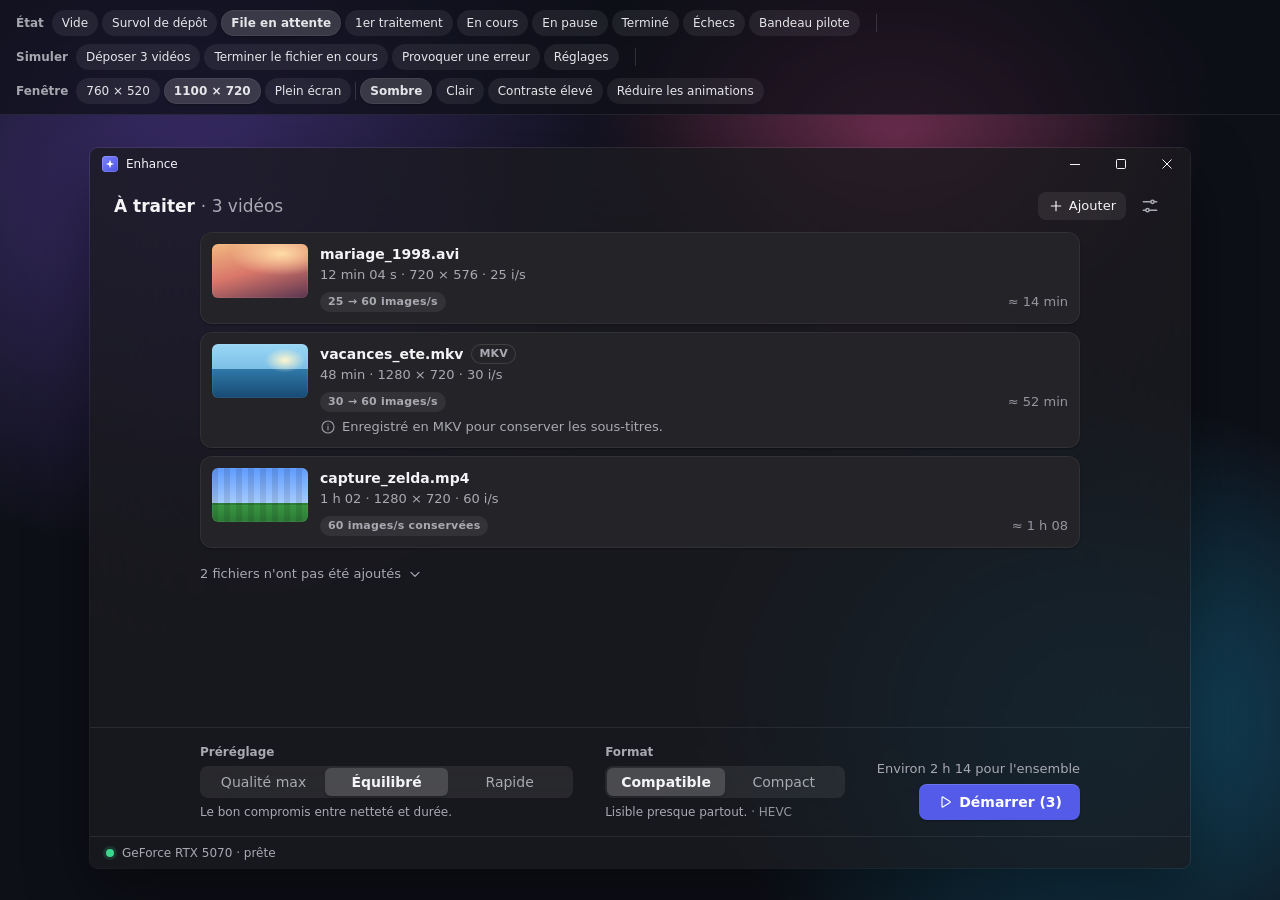
==== docs/design/ui/maquettes/ecran-principal.html @ 7f54e6cc "docs: notes GPU du spike, design system UI, protocole QA et scripts qualite - docs/gpu : spike et ar" ====
<!DOCTYPE html>
<html lang="fr" data-theme="dark">
<head>
<meta charset="utf-8">
<meta name="viewport" content="width=device-width, initial-scale=1">
<title>Enhance — Maquette de l'écran principal</title>
<style>
/* =====================================================================
   1. TOKENS — copie conforme de docs/design/ui/tokens.css
   ===================================================================== */
:root {
  --c-bg-window: #1B1B1E; --c-window-tint: rgba(27, 27, 30, 0.80); --c-surface-card: #242428;
  --c-surface-card-hover: #2A2A2F; --c-surface-card-selected: #2C2D44; --c-surface-raised: #2C2C31;
  --c-surface-sheet: rgba(42, 42, 47, 0.88); --c-surface-sheet-opaque: #2A2A2F; --c-surface-tooltip: #3A3A40;
  --c-thumb-placeholder: #303036; --c-border-hairline: rgba(255, 255, 255, 0.08); --c-border-card: rgba(255, 255, 255, 0.06);
  --c-border-control: rgba(255, 255, 255, 0.12); --c-border-strong: rgba(255, 255, 255, 0.24);
  --c-fill-control: rgba(255, 255, 255, 0.07); --c-fill-control-hover: rgba(255, 255, 255, 0.10);
  --c-fill-control-pressed: rgba(255, 255, 255, 0.05); --c-segment-thumb: rgba(255, 255, 255, 0.16);
  --c-segment-selected-text: #F4F4F6; --c-scrim: rgba(0, 0, 0, 0.40);
  --c-text-primary: #F4F4F6; --c-text-secondary: #A9A9B2; --c-text-tertiary: #9696A0; --c-text-disabled: #5F5F67;
  --c-text-on-accent: #FFFFFF; --c-accent: #535BE8; --c-accent-hover: #5B63F0; --c-accent-pressed: #4A52D9;
  --c-accent-text: #9AA0FF; --c-accent-tint: rgba(91, 99, 240, 0.14); --c-progress: #7178FF; --c-focus-ring: #9AA0FF;
  --c-success: #3DD68C; --c-success-tint: rgba(61, 214, 140, 0.14); --c-on-success: #1B1B1E;
  --c-warning: #F5B43C; --c-warning-tint: rgba(245, 180, 60, 0.14); --c-danger: #FF6B6B; --c-danger-tint: rgba(255, 107, 107, 0.14);
  --c-skeleton: rgba(255, 255, 255, 0.07); --c-skeleton-shine: rgba(255, 255, 255, 0.10);
  --c-shadow1: rgba(0, 0, 0, 0.30); --c-shadow2: rgba(0, 0, 0, 0.32); --c-shadow3: rgba(0, 0, 0, 0.48);
  --shadow-e1: 0 1px 2px var(--c-shadow1); --shadow-e2: 0 4px 12px var(--c-shadow2); --shadow-e3: 0 16px 40px var(--c-shadow3);
  --font-display: "Segoe UI Variable Display", "Segoe UI Variable", "Segoe UI", system-ui, sans-serif;
  --font-text: "Segoe UI Variable Text", "Segoe UI Variable", "Segoe UI", system-ui, sans-serif;
  --font-small: "Segoe UI Variable Small", "Segoe UI Variable", "Segoe UI", system-ui, sans-serif;
  --font-mono: "Cascadia Mono", Consolas, monospace;
  --fw-regular: 400; --fw-semibold: 600;
  --t-display: 600 28px/34px var(--font-display); --ls-display: -0.2px;
  --t-title1: 600 22px/28px var(--font-display); --t-title2: 600 17px/22px var(--font-text);
  --t-headline: 600 14px/20px var(--font-text); --t-body: 400 14px/20px var(--font-text);
  --t-callout: 400 13px/18px var(--font-text); --t-caption: 400 12px/16px var(--font-small);
  --t-caption-strong: 600 12px/16px var(--font-small); --t-badge: 600 11px/14px var(--font-small); --ls-badge: 0.2px;
  --t-mono: 400 12px/18px var(--font-mono);
  --s0_5: 2px; --s1: 4px; --s2: 8px; --s3: 12px; --s4: 16px; --s5: 20px; --s6: 24px; --s8: 32px; --s10: 40px; --s12: 48px; --s16: 64px;
  --r-xs: 4px; --r-sm: 6px; --r-md: 8px; --r-lg: 12px; --r-xl: 16px; --r-full: 999px;
  --size-control-sm: 28px; --size-control: 32px; --size-control-lg: 36px; --size-hit-min: 32px;
  --size-icon-sm: 16px; --size-icon: 20px; --size-icon-lg: 24px; --icon-stroke: 1.75;
  --size-toolbar-h: 52px; --size-status-bar-h: 32px; --size-title-bar-h: 32px; --size-card-min-h: 80px;
  --size-thumb-w: 96px; --size-thumb-h: 54px; --size-thumb-active-w: 128px; --size-thumb-active-h: 72px;
  --size-thumb-narrow-w: 56px; --size-thumb-narrow-h: 32px; --size-progress-h: 4px; --size-progress-h-active: 6px;
  --size-badge-h: 20px; --size-status-dot: 8px; --size-check-badge: 20px;
  --size-focus-ring-w: 2px; --size-focus-ring-offset: 2px; --size-border: 1px; --size-drop-zone-border: 1.5px;
  --size-content-max-w: 880px; --size-sheet-w: 520px; --size-sheet-top: 64px; --size-toast-max-w: 480px; --size-primary-min-w: 148px;
  --dur-press: 100ms; --dur-fast: 150ms; --dur-base: 200ms; --dur-medium: 250ms; --dur-slow: 300ms; --dur-slower: 350ms;
  --dur-stagger: 30ms; --dur-theme-fade: 300ms; --dur-highlight-flash: 400ms; --dur-tooltip-delay: 600ms;
  --dur-shimmer: 1400ms; --dur-indeterminate: 1600ms; --dur-toast: 5000ms; --dur-refused-message: 6000ms;
  --move-press: 100ms; --move-fast: 150ms; --move-base: 200ms; --move-medium: 250ms; --move-slow: 300ms; --move-slower: 350ms; --move-stagger: 30ms;
  --ease-standard: cubic-bezier(0.4, 0, 0.2, 1); --ease-decelerate: cubic-bezier(0, 0, 0.2, 1);
  --ease-accelerate: cubic-bezier(0.4, 0, 1, 1); --ease-emphasized: cubic-bezier(0.32, 0.72, 0, 1);
  --ease-spring: cubic-bezier(0.34, 1.3, 0.64, 1); --ease-linear: linear;
}
:root[data-theme="light"] {
  --c-bg-window: #F2F2F5; --c-window-tint: rgba(242, 242, 245, 0.78); --c-surface-card: #FFFFFF;
  --c-surface-card-hover: #F7F7F9; --c-surface-card-selected: #F2F3FD; --c-surface-raised: #FFFFFF;
  --c-surface-sheet: rgba(252, 252, 253, 0.88); --c-surface-sheet-opaque: #FCFCFD; --c-surface-tooltip: #FFFFFF;
  --c-thumb-placeholder: #E4E4E9; --c-border-hairline: rgba(0, 0, 0, 0.08); --c-border-card: rgba(0, 0, 0, 0.06);
  --c-border-control: rgba(0, 0, 0, 0.12); --c-border-strong: rgba(0, 0, 0, 0.22);
  --c-fill-control: rgba(0, 0, 0, 0.05); --c-fill-control-hover: rgba(0, 0, 0, 0.08); --c-fill-control-pressed: rgba(0, 0, 0, 0.11);
  --c-segment-thumb: #FFFFFF; --c-segment-selected-text: #1D1D21; --c-scrim: rgba(0, 0, 0, 0.20);
  --c-text-primary: #1D1D21; --c-text-secondary: #5E5E66; --c-text-tertiary: #6E6E77; --c-text-disabled: #A6A6AD;
  --c-text-on-accent: #FFFFFF; --c-accent: #4B53E0; --c-accent-hover: #434BD6; --c-accent-pressed: #3A42C4;
  --c-accent-text: #4B53E0; --c-accent-tint: rgba(75, 83, 224, 0.08); --c-progress: #4B53E0; --c-focus-ring: #4B53E0;
  --c-success: #1A7F45; --c-success-tint: rgba(26, 127, 69, 0.10); --c-on-success: #FFFFFF;
  --c-warning: #9A5A00; --c-warning-tint: rgba(154, 90, 0, 0.10); --c-danger: #C9302C; --c-danger-tint: rgba(201, 48, 44, 0.08);
  --c-skeleton: rgba(0, 0, 0, 0.06); --c-skeleton-shine: rgba(255, 255, 255, 0.75);
  --c-shadow1: rgba(0, 0, 0, 0.06); --c-shadow2: rgba(0, 0, 0, 0.10); --c-shadow3: rgba(0, 0, 0, 0.18);
}
:root.reduce-motion { --move-press: 0ms; --move-fast: 0ms; --move-base: 0ms; --move-medium: 0ms; --move-slow: 0ms; --move-slower: 0ms; --move-stagger: 0ms; }
@media (prefers-reduced-motion: reduce) {
  :root { --move-press: 0ms; --move-fast: 0ms; --move-base: 0ms; --move-medium: 0ms; --move-slow: 0ms; --move-slower: 0ms; --move-stagger: 0ms; }
}
:root.hc {
  --c-bg-window: #202020; --c-window-tint: #202020; --c-surface-card: #202020; --c-surface-card-hover: #202020;
  --c-surface-card-selected: #202020; --c-surface-raised: #202020; --c-surface-sheet: #202020; --c-surface-sheet-opaque: #202020;
  --c-surface-tooltip: #202020; --c-thumb-placeholder: #202020;
  --c-border-hairline: #FFFFFF; --c-border-card: #FFFFFF; --c-border-control: #FFFFFF; --c-border-strong: #FFFFFF;
  --c-fill-control: #202020; --c-fill-control-hover: #202020; --c-fill-control-pressed: #202020;
  --c-segment-thumb: #8EE3F0; --c-segment-selected-text: #263B50; --c-scrim: transparent;
  --c-text-primary: #FFFFFF; --c-text-secondary: #FFFFFF; --c-text-tertiary: #FFFFFF; --c-text-disabled: #A6A6A6;
  --c-text-on-accent: #263B50; --c-accent: #8EE3F0; --c-accent-hover: #8EE3F0; --c-accent-pressed: #8EE3F0;
  --c-accent-text: #75E9FC; --c-accent-tint: transparent; --c-progress: #8EE3F0; --c-focus-ring: #8EE3F0;
  --c-success: #FFFFFF; --c-success-tint: transparent; --c-on-success: #202020;
  --c-warning: #FFFFFF; --c-warning-tint: transparent; --c-danger: #FFFFFF; --c-danger-tint: transparent;
  --c-skeleton: #A6A6A6; --c-skeleton-shine: #A6A6A6;
  --c-shadow1: transparent; --c-shadow2: transparent; --c-shadow3: transparent; --size-border: 2px;
}

/* =====================================================================
   2. BASE ET COMPOSANTS (identique au catalogue index.html)
   ===================================================================== */
*, *::before, *::after { box-sizing: border-box; }
html { color-scheme: dark; }
html[data-theme="light"] { color-scheme: light; }
body { margin: 0; font: var(--t-body); color: var(--c-text-primary); -webkit-font-smoothing: antialiased; }
button { font: inherit; color: inherit; margin: 0; }
p, h1, h2, h3 { margin: 0; }
[hidden] { display: none !important; }
.num { font-variant-numeric: tabular-nums; }
.sr-only { position: absolute; width: 1px; height: 1px; overflow: hidden; clip: rect(0 0 0 0); white-space: nowrap; }
::view-transition-old(root), ::view-transition-new(root) { animation-duration: var(--dur-theme-fade); animation-timing-function: var(--ease-standard); }

/* Icônes (tracés provisoires dans l'esprit Lucide : grille 24, trait 1,75, bouts arrondis) */
.ic { width: var(--size-icon-sm); height: var(--size-icon-sm); flex: none; fill: none; stroke: currentColor;
  stroke-width: var(--icon-stroke); stroke-linecap: round; stroke-linejoin: round; }
.ic-20 { width: var(--size-icon); height: var(--size-icon); }

/* Anneau de focus commun : 2 px, décalé de 2 px, apparition 150 ms */
.btn, .icon-btn, .seg, .card, .switch, .link, .chip, .disclosure {
  outline: var(--size-focus-ring-w) solid transparent; outline-offset: 4px; }
.btn:focus-visible, .icon-btn:focus-visible, .card:focus-visible, .switch:focus-visible, .link:focus-visible,
.chip:focus-visible, .disclosure:focus-visible, .is-focus, .seg:has(.seg-item:focus-visible) {
  outline-color: var(--c-focus-ring); outline-offset: var(--size-focus-ring-offset); }

/* --- Boutons --- */
.btn { position: relative; display: inline-flex; align-items: center; justify-content: center; gap: 6px;
  height: var(--size-control); padding: 0 14px; border: 0; border-radius: var(--r-md);
  font: var(--t-body); white-space: nowrap; user-select: none; cursor: default;
  background: var(--c-fill-control); color: var(--c-text-primary);
  box-shadow: inset 0 0 0 var(--size-border) transparent;
  transition: background-color var(--dur-fast) var(--ease-standard), color var(--dur-fast) var(--ease-standard),
    transform var(--move-base) var(--ease-spring), outline-color var(--dur-fast) var(--ease-decelerate),
    outline-offset var(--move-fast) var(--ease-decelerate), box-shadow var(--dur-fast) var(--ease-standard); }
.btn:hover, .btn.is-hover { background: var(--c-fill-control-hover); }
.btn:active, .btn.is-pressed { background: var(--c-fill-control-pressed); transform: scale(0.97);
  transition-duration: var(--dur-press); transition-timing-function: var(--ease-standard); }
.btn[aria-disabled="true"], .btn.is-disabled { background: var(--c-fill-control); color: var(--c-text-disabled); transform: none; }
.btn-primary { height: var(--size-control-lg); min-width: var(--size-primary-min-w); padding: 0 18px; font: var(--t-headline);
  background: var(--c-accent); color: var(--c-text-on-accent);
  box-shadow: var(--shadow-e1), inset 0 1px 0 rgba(255, 255, 255, 0.14); }
.btn-primary:hover, .btn-primary.is-hover { background: var(--c-accent-hover); }
.btn-primary:active, .btn-primary.is-pressed { background: var(--c-accent-pressed); }
.btn-primary[aria-disabled="true"], .btn-primary.is-disabled { background: var(--c-fill-control); color: var(--c-text-disabled); box-shadow: none; }
.btn-plain { background: transparent; color: var(--c-accent-text); }
.btn-plain.neutral { color: var(--c-text-secondary); }
.btn-plain.neutral:hover, .btn-plain.neutral.is-hover { color: var(--c-text-primary); }
.btn-plain[aria-disabled="true"], .btn-plain.is-disabled { background: transparent; }
.btn-sm { height: var(--size-control-sm); padding: 0 10px; gap: 5px; font: var(--t-callout); border-radius: var(--r-md); }
.btn.bump { animation: bump-up var(--move-press) var(--ease-decelerate), bump-down var(--move-base) var(--ease-spring) var(--move-press); }
@keyframes bump-up { to { transform: scale(1.04); } }
@keyframes bump-down { from { transform: scale(1.04); } to { transform: scale(1); } }
.hc .btn { box-shadow: inset 0 0 0 var(--size-border) var(--c-border-control); }
.icon-btn { display: inline-grid; place-items: center; width: var(--size-control); height: var(--size-control); padding: 0;
  border: 0; border-radius: var(--r-md); background: transparent; color: var(--c-text-secondary); cursor: default;
  transition: background-color var(--dur-fast) var(--ease-standard), color var(--dur-fast) var(--ease-standard),
    transform var(--move-base) var(--ease-spring), outline-color var(--dur-fast) var(--ease-decelerate), outline-offset var(--move-fast) var(--ease-decelerate); }
.icon-btn.sm { width: var(--size-control-sm); height: var(--size-control-sm); }
.icon-btn:hover, .icon-btn.is-hover { background: var(--c-fill-control-hover); color: var(--c-text-primary); }
.icon-btn:active, .icon-btn.is-pressed { background: var(--c-fill-control-pressed); transform: scale(0.94); transition-duration: var(--dur-press); }
.icon-btn[aria-disabled="true"] { color: var(--c-text-disabled); background: transparent; }
.link { border: 0; padding: 0 2px; background: none; color: var(--c-accent-text); font: inherit; border-radius: var(--r-xs); cursor: default;
  text-decoration: underline; text-decoration-color: transparent; text-underline-offset: 3px;
  transition: text-decoration-color var(--dur-fast) var(--ease-standard), outline-color var(--dur-fast), outline-offset var(--move-fast); }
.link:hover { text-decoration-color: currentColor; }
.kbd { display: inline-block; min-width: 20px; padding: 1px 6px; border-radius: var(--r-xs); text-align: center;
  font: var(--t-caption-strong); color: var(--c-text-secondary); background: var(--c-fill-control); box-shadow: inset 0 -1px 0 var(--c-border-control); }

/* --- Contrôle segmenté --- */
.seg { --n: 3; --i: 0; position: relative; display: inline-grid; grid-auto-flow: column; grid-auto-columns: 1fr;
  height: var(--size-control); padding: 2px; border-radius: var(--r-md); background: var(--c-fill-control);
  transition: outline-color var(--dur-fast) var(--ease-decelerate), outline-offset var(--move-fast) var(--ease-decelerate); }
.seg-thumb { position: absolute; top: 2px; bottom: 2px; left: 2px; width: calc((100% - 4px) / var(--n));
  transform: translateX(calc(var(--i) * 100%)); border-radius: var(--r-sm); background: var(--c-segment-thumb);
  box-shadow: 0 1px 2px var(--c-shadow1), 0 0 0 0.5px var(--c-border-card);
  transition: transform var(--move-medium) var(--ease-emphasized); }
.hc .seg-thumb { box-shadow: none; }
.seg-item { position: relative; z-index: 1; display: inline-flex; flex-direction: column; align-items: center; justify-content: center;
  min-width: 0; padding: 0 14px; border: 0; border-radius: var(--r-sm); background: transparent; outline: none;
  font: var(--t-body); color: var(--c-text-secondary); white-space: nowrap; cursor: default;
  transition: color var(--dur-fast) var(--ease-standard), opacity var(--dur-press) var(--ease-standard); }
.seg-item::after { content: attr(data-label); height: 0; overflow: hidden; visibility: hidden; font-weight: var(--fw-semibold); }
.seg-item:hover { color: var(--c-text-primary); }
.seg-item:active { opacity: 0.7; }
.seg-item[aria-checked="true"] { color: var(--c-segment-selected-text); font-weight: var(--fw-semibold); }
.seg-item[aria-disabled="true"] { color: var(--c-text-disabled); }
.seg.sm { height: var(--size-control-sm); }
.seg.sm .seg-item { font: var(--t-callout); padding: 0 10px; }
.seg.sm .seg-item[aria-checked="true"] { font-weight: var(--fw-semibold); }

/* --- Interrupteur --- */
.switch { position: relative; width: 36px; height: 20px; padding: 0; border: 0; border-radius: 10px; flex: none;
  background: var(--c-fill-control-hover); box-shadow: inset 0 0 0 1px var(--c-border-control);
  transition: background-color var(--dur-base) var(--ease-standard), outline-color var(--dur-fast), outline-offset var(--move-fast); }
.switch::after { content: ""; position: absolute; top: 2px; left: 2px; width: 16px; height: 16px; border-radius: 50%;
  background: #FFFFFF; box-shadow: 0 1px 3px rgba(0, 0, 0, 0.35); transition: transform var(--move-base) var(--ease-spring); }
.switch[aria-checked="true"] { background: var(--c-accent); box-shadow: none; }
.switch[aria-checked="true"]::after { transform: translateX(16px); }
.switch[aria-disabled="true"] { opacity: 0.45; }

/* --- Pastilles --- */
.badge { display: inline-flex; align-items: center; gap: 4px; height: var(--size-badge-h); padding: 0 8px; flex: none;
  border-radius: var(--r-full); font: var(--t-badge); letter-spacing: var(--ls-badge); white-space: nowrap;
  background: var(--c-fill-control); color: var(--c-text-secondary); animation: fade-in var(--dur-fast) var(--ease-standard); }
.badge .ic { width: 12px; height: 12px; stroke-width: 2; }
.badge-outline { background: transparent; box-shadow: inset 0 0 0 1px var(--c-border-control); }
.badge-danger { background: var(--c-danger-tint); color: var(--c-danger); }
.badge-success { background: var(--c-success-tint); color: var(--c-success); }
.badge-warning { background: var(--c-warning-tint); color: var(--c-text-primary); }
.badge-warning .ic { color: var(--c-warning); }
@keyframes fade-in { from { opacity: 0; } }

/* --- Barre de progression --- */
.progress { position: relative; height: var(--size-progress-h); border-radius: var(--r-full); background: var(--c-fill-control); overflow: hidden; }
.progress.active { height: var(--size-progress-h-active); }
.hc .progress { box-shadow: inset 0 0 0 1px var(--c-border-strong); }
.progress-fill { position: absolute; inset: 0 auto 0 0; width: calc(var(--p, 0) * 1%); border-radius: inherit; background: var(--c-progress);
  transition: width var(--move-base) var(--ease-standard), background-color var(--dur-slow) var(--ease-standard); }
.progress.is-paused .progress-fill { background: var(--c-text-tertiary); }
.progress.is-done .progress-fill { background: var(--c-success); }
.progress.is-indeterminate .progress-fill { width: 32%; animation: indeterminate var(--dur-indeterminate) var(--ease-standard) infinite; }
@keyframes indeterminate { from { transform: translateX(-100%); } to { transform: translateX(320%); } }
.reduce-motion .progress.is-indeterminate .progress-fill { animation: none; width: 100%; opacity: 0.4; }
@media (prefers-reduced-motion: reduce) { .progress.is-indeterminate .progress-fill { animation: none; width: 100%; opacity: 0.4; } }

/* --- Squelette --- */
.skel { position: relative; overflow: hidden; border-radius: var(--r-xs); background: var(--c-skeleton); }
.skel::after { content: ""; position: absolute; inset: 0; transform: translateX(-100%);
  background: linear-gradient(90deg, transparent, var(--c-skeleton-shine), transparent);
  animation: shimmer var(--dur-shimmer) linear infinite; }
@keyframes shimmer { to { transform: translateX(100%); } }
.reduce-motion .skel::after { animation: none; opacity: 0; }
@media (prefers-reduced-motion: reduce) { .skel::after { animation: none; opacity: 0; } }
.skel-line { height: 10px; margin-top: 8px; }

/* --- Sections repliables (hauteur animée, sans saut) --- */
.sec { display: grid; grid-template-rows: 0fr; opacity: 0; visibility: hidden;
  transition: grid-template-rows var(--move-slow) var(--ease-emphasized), opacity var(--dur-fast) var(--ease-standard), visibility 0s linear var(--move-slow); }
.sec.open { grid-template-rows: 1fr; opacity: 1; visibility: visible;
  transition: grid-template-rows var(--move-slow) var(--ease-emphasized), opacity var(--dur-base) var(--ease-standard) 60ms, visibility 0s; }
.sec > div { min-height: 0; overflow: hidden; padding: 4px; margin: -4px; }

/* --- Carte de fichier --- */
.card { position: relative; display: grid; grid-template-columns: auto minmax(0, 1fr); column-gap: var(--s3); align-items: start;
  min-height: var(--size-card-min-h); padding: var(--s3); border-radius: var(--r-lg);
  background: var(--c-surface-card); box-shadow: var(--shadow-e1), inset 0 0 0 var(--size-border) var(--c-border-card);
  transition: background-color var(--dur-fast) var(--ease-standard), box-shadow var(--dur-slow) var(--ease-standard),
    outline-color var(--dur-fast) var(--ease-decelerate), outline-offset var(--move-fast) var(--ease-decelerate); }
.card:hover, .card.is-hover { background: var(--c-surface-card-hover); }
.card.is-selected { background: var(--c-surface-card-selected); box-shadow: var(--shadow-e1), inset 0 0 0 var(--size-border) var(--c-accent); }
.card[data-state="running"], .card[data-state="paused"] { box-shadow: var(--shadow-e2), inset 0 0 0 var(--size-border) var(--c-border-card); }
.card[data-state="failed"] { box-shadow: var(--shadow-e1), inset 0 0 0 var(--size-border) color-mix(in srgb, var(--c-danger) 40%, transparent); }
.card.flash { animation: flash var(--dur-highlight-flash) var(--ease-standard); }
@keyframes flash { 50% { background: var(--c-accent-tint); } }
.grip { position: absolute; left: 1px; top: 50%; width: 10px; height: 24px; margin-top: -12px; display: grid; place-items: center;
  color: var(--c-text-tertiary); opacity: 0; transition: opacity var(--dur-fast) var(--ease-standard); }
.grip .ic { width: 14px; height: 14px; }
.card[data-state="waiting"]:hover .grip, .card[data-state="waiting"].is-hover .grip,
.card[data-state="waiting"]:focus-visible .grip, .card[data-state="waiting"].is-selected .grip { opacity: 1; }
.thumb { position: relative; width: var(--size-thumb-w); height: var(--size-thumb-h); border-radius: var(--r-sm);
  background: var(--c-thumb-placeholder);
  transition: width var(--move-slow) var(--ease-emphasized), height var(--move-slow) var(--ease-emphasized); }
.thumb-img { position: absolute; inset: 0; border-radius: inherit; box-shadow: inset 0 0 0 1px rgba(255, 255, 255, 0.06);
  transition: opacity var(--dur-slow) var(--ease-standard), filter var(--dur-slow) var(--ease-standard); }
.thumb .skel { position: absolute; inset: 0; border-radius: inherit; opacity: 0; transition: opacity var(--dur-base); }
.thumb::after { content: ""; position: absolute; inset: -3px; border-radius: 9px; border: 1.5px solid var(--c-accent);
  opacity: 0; transform: scale(0.96); transition: opacity var(--dur-slow) var(--ease-standard), transform var(--move-slow) var(--ease-spring); }
.thumb-badge { position: absolute; right: -6px; bottom: -6px; z-index: 1; width: var(--size-check-badge); height: var(--size-check-badge);
  display: grid; place-items: center; border-radius: 50%; box-shadow: 0 0 0 2px var(--c-surface-card);
  opacity: 0; transform: scale(0.6);
  transition: opacity var(--dur-fast) var(--ease-standard), transform var(--move-slow) var(--ease-spring), box-shadow var(--dur-fast); }
.card:hover .thumb-badge { box-shadow: 0 0 0 2px var(--c-surface-card-hover); }
.thumb-badge .ic { width: 12px; height: 12px; stroke-width: 2.5; }
.thumb-badge.ok { background: var(--c-success); color: var(--c-on-success); }
.thumb-badge.ok path { stroke-dasharray: 20; stroke-dashoffset: 20; transition: stroke-dashoffset var(--move-slow) var(--ease-standard) 120ms; }
.thumb-badge.ko { background: var(--c-danger); color: var(--c-on-success); }
.card[data-state="reading"] .thumb-img { opacity: 0; }
.card[data-state="reading"] .thumb .skel { opacity: 1; }
.card[data-state="running"] .thumb, .card[data-state="paused"] .thumb { width: var(--size-thumb-active-w); height: var(--size-thumb-active-h); }
.card[data-state="paused"] .thumb-img { filter: grayscale(1); opacity: 0.6; }
.card[data-state="cancelled"] .thumb-img, .card[data-state="cancelPending"] .thumb-img { filter: grayscale(1); opacity: 0.45; }
.card[data-state="done"] .thumb::after { opacity: 1; transform: none; }
.card[data-state="done"] .thumb-badge.ok, .card[data-state="failed"] .thumb-badge.ko { opacity: 1; transform: none; }
.card[data-state="done"] .thumb-badge.ok path { stroke-dashoffset: 0; }
.card-head { display: flex; align-items: center; gap: var(--s2); min-width: 0; min-height: 20px; padding-right: 64px; }
.card-name { min-width: 0; font: var(--t-headline); overflow: hidden; text-overflow: ellipsis; white-space: nowrap; }
.card-actions { position: absolute; top: 8px; right: 8px; display: flex; gap: 2px; opacity: 0;
  transition: opacity var(--dur-fast) var(--ease-standard); }
.card:hover .card-actions, .card.is-hover .card-actions, .card:focus-within .card-actions, .card.is-selected .card-actions { opacity: 1; }
.card-meta { padding-top: 2px; font: var(--t-callout); color: var(--c-text-secondary); }
.card-info { display: flex; flex-wrap: wrap; align-items: center; gap: 6px; padding-top: 8px; }
.card-note { display: flex; align-items: center; gap: 6px; padding-top: 6px; font: var(--t-callout); color: var(--c-text-secondary); }
.card-note .ic { color: var(--c-text-tertiary); }
.est { margin-left: auto; font: var(--t-callout); color: var(--c-text-tertiary); white-space: nowrap; }
.run { padding-top: 10px; }
.run-line { display: flex; flex-wrap: wrap; align-items: baseline; column-gap: 8px; padding-top: 8px; }
.run-pct { font: var(--t-headline); }
.run-stats { font: var(--t-callout); color: var(--c-text-secondary); }
.run-step { padding-top: 2px; font: var(--t-callout); color: var(--c-text-tertiary); }
.card-buttons { display: flex; flex-wrap: wrap; gap: var(--s2); padding-top: var(--s3); }
.done-line { padding-top: 2px; font: var(--t-callout); color: var(--c-text-secondary); }
.reassure { padding-top: 2px; font: var(--t-callout); color: var(--c-text-tertiary); }
.fail-msg { padding-top: 4px; font: var(--t-body); color: var(--c-text-primary); max-width: 62ch; }
.cancel-row { display: flex; flex-wrap: wrap; align-items: center; gap: var(--s2); padding-top: 6px; font: var(--t-callout); color: var(--c-text-secondary); }
.countdown { font: var(--t-caption); color: var(--c-text-tertiary); }

/* Vignettes simulées (aucune image externe) */
.img-mariage { background: radial-gradient(120% 90% at 72% 18%, #FFDDA6 0%, transparent 45%), linear-gradient(165deg, #F2B880 0%, #D9776A 48%, #5A3550 100%); }
.img-mer { background: radial-gradient(30% 32% at 76% 30%, #FFF6D0 0%, transparent 70%), linear-gradient(180deg, #9AD7F5 0%, #7CC0E6 46%, #2F78A8 47%, #174A73 100%); }
.img-jeu { background: linear-gradient(180deg, transparent 64%, rgba(0, 0, 0, 0.18) 64% 68%, transparent 68%),
  repeating-linear-gradient(90deg, rgba(0, 0, 0, 0.10) 0 6px, transparent 6px 12px), linear-gradient(180deg, #5E9BFF 0%, #A5CBFF 64%, #3A9A44 64%, #2C7A35 100%); }
.img-vhs { background: repeating-linear-gradient(0deg, rgba(255, 255, 255, 0.07) 0 1px, transparent 1px 3px), linear-gradient(135deg, #7A8494 0%, #273042 100%); }
.img-salon { background: radial-gradient(38% 52% at 58% 44%, #E8C29A 0%, transparent 70%), radial-gradient(90% 90% at 50% 50%, #8A6146 0%, #3B2A22 100%); }
.img-gen { background: linear-gradient(135deg, hsl(var(--h) 55% 62%), hsl(calc(var(--h) + 40) 45% 30%)); }

/* --- Bandeau --- */
.banner { display: grid; grid-template-columns: auto minmax(0, 1fr) auto; align-items: start; gap: var(--s3);
  padding: var(--s3) var(--s3) var(--s3) 14px; border-radius: var(--r-lg);
  background: var(--c-warning-tint); box-shadow: inset 0 0 0 var(--size-border) color-mix(in srgb, var(--c-warning) 30%, transparent); }
.banner > .ic { width: var(--size-icon); height: var(--size-icon); color: var(--c-warning); margin-top: 0; }
.banner.danger { background: var(--c-danger-tint); box-shadow: inset 0 0 0 var(--size-border) color-mix(in srgb, var(--c-danger) 30%, transparent); }
.banner.danger > .ic { color: var(--c-danger); }
.banner.info { background: var(--c-accent-tint); box-shadow: inset 0 0 0 var(--size-border) color-mix(in srgb, var(--c-accent) 30%, transparent); }
.banner.info > .ic { color: var(--c-accent-text); }
.banner-title { font: var(--t-headline); }
.banner-text { font: var(--t-callout); color: var(--c-text-secondary); }
.banner .btn { align-self: center; }

/* --- Toast « Rétablir » --- */
.toast { position: relative; display: flex; align-items: center; gap: var(--s3); max-width: var(--size-toast-max-w);
  min-height: 44px; padding: 6px 6px 6px var(--s4); overflow: hidden; pointer-events: auto;
  border-radius: var(--r-lg); background: var(--c-surface-raised); box-shadow: var(--shadow-e2), inset 0 0 0 var(--size-border) var(--c-border-card);
  font: var(--t-body); animation: toast-fade-in var(--dur-medium) var(--ease-decelerate) both, toast-rise-in var(--move-medium) var(--ease-decelerate) both; }
.toast.out { animation: toast-fade-out var(--dur-base) var(--ease-accelerate) both, toast-sink-out var(--move-base) var(--ease-accelerate) both; }
.toast-text { flex: 1; min-width: 0; }
.toast-timer { position: absolute; left: 0; right: 0; bottom: 0; height: 2px; background: var(--c-accent-text); opacity: 0.45;
  transform-origin: left; animation: toast-timer var(--dur-toast) linear forwards; }
.reduce-motion .toast-timer { opacity: 0; }
.toast:hover .toast-timer, .toast:focus-within .toast-timer { animation-play-state: paused; }
@keyframes toast-fade-in { from { opacity: 0; } }
@keyframes toast-rise-in { from { transform: translateY(8px); } }
@keyframes toast-fade-out { to { opacity: 0; } }
@keyframes toast-sink-out { to { transform: translateY(8px); } }
@keyframes toast-timer { to { transform: scaleX(0); } }

/* --- Info-bulle --- */
.tip { position: absolute; z-index: 50; max-width: 280px; padding: 5px 8px; border-radius: var(--r-sm); pointer-events: none;
  background: var(--c-surface-tooltip); color: var(--c-text-primary); font: var(--t-caption);
  box-shadow: var(--shadow-e2), inset 0 0 0 1px var(--c-border-card);
  opacity: 0; transition: opacity var(--dur-fast) var(--ease-standard); }
.tip.show { opacity: 1; }

/* --- Menu --- */
.menu { position: absolute; z-index: 40; min-width: 220px; padding: 4px; border-radius: 10px;
  background: var(--c-surface-raised); box-shadow: var(--shadow-e3), inset 0 0 0 1px var(--c-border-card);
  opacity: 0; transform: scale(0.97); transform-origin: top right; pointer-events: none;
  transition: opacity var(--dur-fast) var(--ease-standard), transform var(--move-fast) var(--ease-decelerate); }
.menu.open { opacity: 1; transform: none; pointer-events: auto; }
.menu-item { display: flex; align-items: center; gap: 8px; width: 100%; height: 28px; padding: 0 8px; border: 0; border-radius: var(--r-sm);
  background: transparent; font: var(--t-body); color: var(--c-text-primary); text-align: left; cursor: default; outline: none;
  transition: background-color var(--dur-fast) var(--ease-standard); }
.menu-item .ic { color: var(--c-text-secondary); }
.menu-item:hover, .menu-item:focus-visible { background: var(--c-fill-control-hover); }
.hc .menu-item:focus-visible { outline: 2px solid var(--c-focus-ring); outline-offset: -2px; }
.menu-sep { height: 1px; margin: 4px 8px; background: var(--c-border-hairline); }

/* --- Feuille --- */
.scrim { position: absolute; inset: 0; z-index: 30; background: var(--c-scrim); opacity: 0; visibility: hidden;
  transition: opacity var(--dur-medium) var(--ease-standard), visibility 0s linear var(--dur-medium); }
.scrim.open { opacity: 1; visibility: visible; transition: opacity var(--dur-medium) var(--ease-standard), visibility 0s; }
.sheet { position: absolute; z-index: 31; left: 50%; top: var(--size-sheet-top); width: min(var(--size-sheet-w), calc(100% - 32px));
  max-height: calc(100% - var(--size-sheet-top) - 24px); display: flex; flex-direction: column;
  border-radius: var(--r-xl); background: var(--c-surface-sheet);
  -webkit-backdrop-filter: blur(32px) saturate(1.2); backdrop-filter: blur(32px) saturate(1.2);
  box-shadow: var(--shadow-e3), inset 0 0 0 var(--size-border) var(--c-border-card);
  opacity: 0; visibility: hidden; transform: translateX(-50%) translateY(-12px) scale(0.98);
  transition: opacity var(--dur-medium) var(--ease-accelerate), transform var(--move-medium) var(--ease-accelerate), visibility 0s linear var(--dur-medium); }
.sheet.open { opacity: 1; visibility: visible; transform: translateX(-50%);
  transition: opacity var(--dur-slower) var(--ease-emphasized), transform var(--move-slower) var(--ease-emphasized), visibility 0s; }
.sheet-head { padding: var(--s6) var(--s6) var(--s2); }
.sheet-title { font: var(--t-title1); }
.sheet-sub { padding-top: 4px; font: var(--t-callout); color: var(--c-text-secondary); }
.sheet-body { padding: var(--s2) var(--s6); overflow: auto; }
.sheet-section { padding: var(--s3) 0; border-top: 1px solid var(--c-border-hairline); }
.sheet-section:first-child { border-top: 0; }
.sheet-section h3 { font: var(--t-headline); padding-bottom: var(--s2); }
.sheet-section p { font: var(--t-callout); color: var(--c-text-secondary); }
.sheet-row { display: flex; align-items: center; justify-content: space-between; gap: var(--s4); }
.sheet-foot { display: flex; justify-content: flex-end; gap: var(--s2); padding: var(--s4) var(--s6) var(--s6); }
.sheet-foot .btn-primary { min-width: 96px; height: var(--size-control); }
.mono-box { margin-top: var(--s2); padding: var(--s3); border-radius: var(--r-md); background: var(--c-fill-control);
  font: var(--t-mono); color: var(--c-text-primary); white-space: pre-wrap; word-break: break-word; user-select: text; }
.disclosure { display: inline-flex; align-items: center; gap: 6px; height: 28px; padding: 0 6px; margin-left: -6px; border: 0; border-radius: var(--r-sm);
  background: transparent; font: var(--t-callout); color: var(--c-text-secondary); cursor: default;
  transition: background-color var(--dur-fast), color var(--dur-fast), outline-color var(--dur-fast), outline-offset var(--move-fast); }
.disclosure:hover { background: var(--c-fill-control); color: var(--c-text-primary); }
.disclosure .ic { transition: transform var(--move-base) var(--ease-standard); }
.disclosure[aria-expanded="true"] .ic { transform: rotate(180deg); }

/* --- Zone de dépôt --- */
.drop { position: relative; display: grid; place-items: center; min-height: 300px; height: 100%; padding: var(--s8) var(--s6);
  border-radius: var(--r-xl); text-align: center; background: transparent;
  transition: background-color var(--dur-fast) var(--ease-accelerate); }
.drop-border { position: absolute; inset: 0; width: 100%; height: 100%; overflow: visible; pointer-events: none; }
.drop-border rect { x: 0.75px; y: 0.75px; width: calc(100% - 1.5px); height: calc(100% - 1.5px); rx: 16px; fill: none;
  stroke: var(--c-border-strong); stroke-width: var(--size-drop-zone-border); stroke-dasharray: 6 6;
  transition: stroke var(--dur-fast) var(--ease-accelerate), stroke-dasharray var(--dur-fast) var(--ease-accelerate); }
.drop.hover { background: var(--c-accent-tint); transition-duration: var(--dur-base); transition-timing-function: var(--ease-decelerate); }
.drop.hover .drop-border rect { stroke: var(--c-accent); stroke-dasharray: 6 0; transition-duration: var(--dur-base); transition-timing-function: var(--ease-decelerate); }
.drop-stack { display: grid; justify-items: center; gap: var(--s2); max-width: 440px; }
.illus { width: 120px; height: 96px; margin-bottom: var(--s3); overflow: visible; }
.illus * { transform-box: fill-box; transform-origin: center; }
.illus .il-back { fill: var(--c-fill-control); stroke: var(--c-border-strong); stroke-width: 1.5; transform: rotate(-8deg);
  transition: transform var(--move-base) var(--ease-decelerate); }
.illus .il-front { fill: var(--c-surface-card); stroke: var(--c-border-strong); stroke-width: 1.5; transition: transform var(--move-base) var(--ease-decelerate), stroke var(--dur-base); }
.illus .il-play { fill: var(--c-accent-text); transition: transform var(--move-base) var(--ease-decelerate); }
.illus .il-badge { fill: var(--c-accent); transition: transform var(--move-base) var(--ease-spring); }
.illus .il-arrow { fill: none; stroke: #FFFFFF; stroke-width: 2.25; stroke-linecap: round; stroke-linejoin: round; transition: transform var(--move-base) var(--ease-spring); }
.drop.hover .il-back { transform: rotate(-14deg) translate(-4px, -2px); }
.drop.hover .il-front { transform: translateY(-3px) scale(1.02); stroke: var(--c-accent); }
.drop.hover .il-play { transform: translateY(-3px) scale(1.02); }
.drop.hover .il-badge, .drop.hover .il-arrow { transform: translateY(-5px) scale(1.06); }
.drop-title { font: var(--t-title1); }
.drop-swap { display: grid; }
.drop-swap > * { grid-area: 1 / 1; transition: opacity var(--dur-fast) var(--ease-standard); }
.drop .when-hover { opacity: 0; }
.drop.hover .when-hover { opacity: 1; }
.drop.hover .when-rest { opacity: 0; }
.drop-sub { font: var(--t-body); color: var(--c-text-secondary); transition: opacity var(--dur-fast); }
.drop .btn { margin-top: var(--s3); transition: opacity var(--dur-fast), background-color var(--dur-fast), transform var(--move-base) var(--ease-spring), outline-color var(--dur-fast), outline-offset var(--move-fast); }
.drop.hover .drop-sub, .drop.hover .btn { opacity: 0; }

/* --- Barre d'état --- */
.statusbar { display: flex; align-items: center; justify-content: space-between; gap: var(--s4);
  height: var(--size-status-bar-h); padding: 0 var(--s4); border-top: 1px solid var(--c-border-hairline);
  font: var(--t-caption); color: var(--c-text-secondary); white-space: nowrap; }
.status-gpu { display: flex; align-items: center; gap: var(--s2); min-width: 0; }
.dot { width: var(--size-status-dot); height: var(--size-status-dot); border-radius: 50%; flex: none; background: var(--c-success);
  box-shadow: 0 0 0 3px var(--c-success-tint); transition: background-color var(--dur-slow), box-shadow var(--dur-slow); }
.dot.warn { background: var(--c-warning); box-shadow: 0 0 0 3px var(--c-warning-tint); }
.dot.busy { background: var(--c-progress); box-shadow: 0 0 0 3px var(--c-accent-tint); }
.status-sum { overflow: hidden; text-overflow: ellipsis; }

/* Défilement discret */
.scroll::-webkit-scrollbar { width: 12px; }
.scroll::-webkit-scrollbar-track { background: transparent; }
.scroll::-webkit-scrollbar-thumb { border: 4px solid transparent; border-radius: 6px; background: var(--c-fill-control-hover) padding-box; }
.scroll::-webkit-scrollbar-thumb:hover { background: var(--c-border-strong) padding-box; }

/* =====================================================================
   3. MAQUETTE : PAGE, FENÊTRE, MISE EN PAGE DE L'APP
   ===================================================================== */
body { min-height: 100vh; display: grid; grid-template-rows: auto 1fr; overflow: hidden;
  background: radial-gradient(60% 70% at 15% 20%, #3B2D6B 0%, transparent 60%), radial-gradient(50% 60% at 85% 80%, #12506B 0%, transparent 60%),
  radial-gradient(40% 40% at 70% 15%, #6B2D4E 0%, transparent 60%), #0E1018; }
[data-theme="light"] body { background: radial-gradient(60% 70% at 15% 20%, #D9D2FF 0%, transparent 60%), radial-gradient(50% 60% at 85% 80%, #BFE6F5 0%, transparent 60%),
  radial-gradient(40% 40% at 70% 15%, #FAD6E6 0%, transparent 60%), #EEF0F6; }

/* Barre de commandes de la maquette (hors application) */
.mk { position: relative; z-index: 100; display: flex; flex-wrap: wrap; align-items: center; gap: var(--s2) var(--s4); padding: 10px var(--s4);
  background: rgba(14, 16, 24, 0.72); color: #E6E6EA; -webkit-backdrop-filter: blur(20px); backdrop-filter: blur(20px);
  border-bottom: 1px solid rgba(255, 255, 255, 0.08); font: var(--t-caption); }
[data-theme="light"] .mk { background: rgba(255, 255, 255, 0.72); color: #2A2A30; border-bottom-color: rgba(0, 0, 0, 0.08); }
.mk-group { display: flex; flex-wrap: wrap; align-items: center; gap: 4px; }
.mk-label { margin-right: 4px; font: var(--t-caption-strong); opacity: 0.7; }
.chip { height: 26px; padding: 0 10px; border: 0; border-radius: var(--r-full); background: var(--c-fill-control); color: inherit; font: var(--t-caption); cursor: default;
  transition: background-color var(--dur-fast), outline-color var(--dur-fast), outline-offset var(--move-fast); }
.chip:hover { background: var(--c-fill-control-hover); }
.chip[aria-pressed="true"] { background: var(--c-segment-thumb); font-weight: var(--fw-semibold); box-shadow: 0 1px 2px var(--c-shadow1), inset 0 0 0 1px var(--c-border-card); }
.mk-sep { width: 1px; height: 18px; background: currentColor; opacity: 0.15; }

.stage { position: relative; display: grid; place-items: center; padding: 24px; min-height: 0; overflow: auto; }
.win { --win-w: 1100px; --win-h: 720px; position: relative; display: flex; flex-direction: column;
  width: var(--win-w); height: var(--win-h); max-width: 100%; border-radius: 8px; overflow: hidden;
  background: var(--c-window-tint); -webkit-backdrop-filter: blur(80px) saturate(1.5); backdrop-filter: blur(80px) saturate(1.5);
  box-shadow: 0 24px 64px rgba(0, 0, 0, 0.45), 0 0 0 1px rgba(255, 255, 255, 0.10);
  container-type: size; container-name: win;
  transition: width var(--move-slow) var(--ease-emphasized), height var(--move-slow) var(--ease-emphasized); }
[data-theme="light"] .win { box-shadow: 0 24px 64px rgba(0, 0, 0, 0.22), 0 0 0 1px rgba(0, 0, 0, 0.14); }
.hc .win { background: var(--c-bg-window); backdrop-filter: none; box-shadow: 0 0 0 2px #FFFFFF; }
.win.full { width: 100%; height: 100%; }

.titlebar { display: flex; align-items: center; flex: none; height: var(--size-title-bar-h); padding-left: var(--s3);
  font: var(--t-caption); color: var(--c-text-primary); user-select: none; }
.app-icon { width: 16px; height: 16px; margin-right: var(--s2); border-radius: 4px; display: grid; place-items: center;
  background: linear-gradient(140deg, #7C83FF 0%, #4B53E0 100%); box-shadow: inset 0 0 0 0.5px rgba(255, 255, 255, 0.3); }
.app-icon svg { width: 10px; height: 10px; fill: #FFFFFF; }
.titlebar .grow { flex: 1; }
.cap { width: 46px; height: var(--size-title-bar-h); display: grid; place-items: center; border: 0; background: transparent; color: var(--c-text-primary);
  transition: background-color var(--dur-fast); }
.cap:hover { background: var(--c-fill-control-hover); }
.cap.close:hover { background: #C42B1C; color: #FFFFFF; }
.cap svg { width: 10px; height: 10px; fill: none; stroke: currentColor; stroke-width: 1; }

.app { position: relative; flex: 1; min-height: 0; display: grid; grid-template-rows: auto minmax(0, 1fr) auto auto; }
.toolbar { display: flex; align-items: center; gap: var(--s2); height: var(--size-toolbar-h); padding: 0 var(--s6); }
.toolbar-title { flex: 1; min-width: 0; font: var(--t-title2); white-space: nowrap; overflow: hidden; text-overflow: ellipsis; }
.toolbar-title .count { color: var(--c-text-secondary); font-weight: var(--fw-regular); }
.toolbar .btn .lbl { transition: opacity var(--dur-fast); }

.center { position: relative; min-height: 0; }
.main { height: 100%; overflow: auto; }
.main.fade-bottom { -webkit-mask-image: linear-gradient(to bottom, #000 calc(100% - 20px), transparent); mask-image: linear-gradient(to bottom, #000 calc(100% - 20px), transparent); }
.content { display: grid; grid-template-rows: auto auto 1fr; min-height: 100%; max-width: calc(var(--size-content-max-w) + 2 * var(--s6)); margin: 0 auto; padding: 0 var(--s6) var(--s4); }
.banner-slot { padding-bottom: 0; }
.banner-slot.open { padding-bottom: var(--s3); }
.body-cell { display: grid; min-height: 0; }
.body-cell > * { grid-area: 1 / 1; }
.empty, .listbox { transition: opacity var(--dur-base) var(--ease-standard), visibility 0s linear var(--dur-base); }
.is-hidden { opacity: 0; visibility: hidden; pointer-events: none; }
.is-shown { opacity: 1; visibility: visible; transition: opacity var(--dur-base) var(--ease-standard) 80ms, visibility 0s; }
.empty { display: grid; padding-bottom: var(--s2); }
.listbox { align-self: start; }
.li { display: grid; grid-template-rows: 1fr; transition: grid-template-rows var(--move-medium) var(--ease-standard), opacity var(--dur-base) var(--ease-accelerate), transform var(--move-base) var(--ease-accelerate); }
.li-in { min-height: 0; padding-bottom: var(--s2); }
.li.entering { animation: fade-in var(--dur-medium) var(--ease-standard) both, rise-in var(--move-medium) var(--ease-spring) both;
  animation-delay: calc(var(--i, 0) * var(--dur-stagger)); }
@keyframes rise-in { from { transform: translateY(12px) scale(0.98); } }
.li.leaving { grid-template-rows: 0fr; opacity: 0; transform: scale(0.98); pointer-events: none; }
.li.leaving .li-in { overflow: hidden; }
.list-h { padding: var(--s4) 4px var(--s2); font: var(--t-caption-strong); color: var(--c-text-secondary); }
.li:first-child .list-h { padding-top: 4px; }
.refused { padding: 4px 0 var(--s2); }
.refused ul { margin: 0; padding: 4px 0 0 22px; font: var(--t-callout); color: var(--c-text-secondary); }
.refused li { padding: 2px 0; }

.drop-overlay { position: absolute; inset: 4px var(--s4) var(--s3); z-index: 5; display: grid; place-items: center; border-radius: var(--r-xl);
  background: var(--c-accent-tint); box-shadow: inset 0 0 0 2px var(--c-accent);
  -webkit-backdrop-filter: blur(6px); backdrop-filter: blur(6px);
  opacity: 0; visibility: hidden; transform: scale(0.99); pointer-events: none;
  transition: opacity var(--dur-fast) var(--ease-accelerate), transform var(--move-fast) var(--ease-accelerate), visibility 0s linear var(--dur-fast); }
.drop-overlay.open { opacity: 1; visibility: visible; transform: none;
  transition: opacity var(--dur-base) var(--ease-decelerate), transform var(--move-base) var(--ease-decelerate), visibility 0s; }
.drop-pill { display: flex; align-items: center; gap: var(--s2); padding: 10px 18px; border-radius: var(--r-full);
  background: var(--c-surface-raised); box-shadow: var(--shadow-e2); font: var(--t-headline); }
.drop-pill .ic { color: var(--c-accent-text); width: 20px; height: 20px; }

.toast-region { position: absolute; left: 0; right: 0; bottom: var(--s4); z-index: 20; display: grid; justify-items: center; padding: 0 var(--s4); pointer-events: none; }

/* Panneau Préréglage */
.panel-wrap { display: grid; grid-template-rows: 0fr; transition: grid-template-rows var(--move-slow) var(--ease-emphasized); }
.panel-wrap.open { grid-template-rows: 1fr; }
.panel-clip { min-height: 0; overflow: hidden; }
.panel { border-top: 1px solid var(--c-border-hairline); opacity: 0; transform: translateY(16px);
  transition: opacity var(--dur-base) var(--ease-standard), transform var(--move-slow) var(--ease-emphasized); }
.panel-wrap.open .panel { opacity: 1; transform: none; }
.panel-inner { display: grid; grid-template-columns: minmax(0, 1fr) auto; align-items: end; gap: var(--s3) var(--s8);
  max-width: calc(var(--size-content-max-w) + 2 * var(--s6)); margin: 0 auto; padding: var(--s4) var(--s6); }
.cfg { min-width: 0; }
.cfg-blocks { display: flex; flex-wrap: wrap; gap: var(--s4) var(--s8); }
.cfg-block { display: grid; gap: 6px; justify-items: start; }
.cfg-label { font: var(--t-caption-strong); color: var(--c-text-secondary); }
.cfg-desc { font: var(--t-caption); color: var(--c-text-secondary); min-height: 16px; }
.cfg-desc .legend { color: var(--c-text-tertiary); }
.cfg-compact-row { display: flex; flex-wrap: wrap; align-items: center; gap: 4px var(--s2); min-height: var(--size-control-lg); }
.cfg-sum { font: var(--t-headline); }
.cfg-note { font: var(--t-callout); color: var(--c-text-secondary); }
.sum-title { display: flex; align-items: center; gap: var(--s2); min-height: var(--size-control-lg); font: var(--t-headline); }
.sum-title .ic { width: 20px; height: 20px; }
.act { display: grid; justify-items: end; gap: 6px; }
.act-est { font: var(--t-callout); color: var(--c-text-secondary); white-space: nowrap; }
.act-est:empty { display: none; }
.lbl-swap { display: inline-block; }

/* Largeur réduite (< 900 px) */
@container win (max-width: 899px) {
  .toolbar, .panel-inner { padding-left: var(--s4); padding-right: var(--s4); }
  .content { padding-left: var(--s4); padding-right: var(--s4); }
  .thumb { width: var(--size-thumb-narrow-w); height: var(--size-thumb-narrow-h); }
  .card[data-state="running"] .thumb, .card[data-state="paused"] .thumb { width: var(--size-thumb-w); height: var(--size-thumb-h); }
  .card-buttons .btn.has-icon .lbl { position: absolute; width: 1px; height: 1px; overflow: hidden; clip: rect(0 0 0 0); }
  .card-buttons .btn.has-icon { width: var(--size-control-sm); padding: 0; }
  .toolbar .btn.has-icon .lbl { position: absolute; width: 1px; height: 1px; overflow: hidden; clip: rect(0 0 0 0); }
  .toolbar .btn.has-icon { width: var(--size-control); padding: 0; }
  .panel-inner { gap: var(--s3) var(--s4); }
  .cfg-blocks { gap: var(--s3) var(--s4); }
}

/* Notification Windows simulée (hors fenêtre) */
.os-toast { position: fixed; right: 16px; bottom: 16px; z-index: 200; width: 360px; padding: 14px 16px; border-radius: 8px;
  background: rgba(40, 40, 44, 0.92); color: #F4F4F6; -webkit-backdrop-filter: blur(30px); backdrop-filter: blur(30px);
  box-shadow: 0 12px 32px rgba(0, 0, 0, 0.4), inset 0 0 0 1px rgba(255, 255, 255, 0.08); font: var(--t-callout);
  opacity: 0; transform: translateX(24px); pointer-events: none;
  transition: opacity var(--dur-medium) var(--ease-decelerate), transform var(--move-medium) var(--ease-decelerate); }
[data-theme="light"] .os-toast { background: rgba(250, 250, 252, 0.92); color: #1D1D21; box-shadow: 0 12px 32px rgba(0, 0, 0, 0.18), inset 0 0 0 1px rgba(0, 0, 0, 0.08); }
.os-toast.show { opacity: 1; transform: none; }
.os-toast b { display: flex; align-items: center; gap: 8px; font: var(--t-caption-strong); margin-bottom: 4px; opacity: 0.8; }
</style>
</head>
<body>

<!-- Sprite d'icônes provisoires (style Lucide ; remplacées par Lucide après validation secdevops) -->
<svg width="0" height="0" style="position:absolute" aria-hidden="true">
  <symbol id="i-plus" viewBox="0 0 24 24"><path d="M12 5v14M5 12h14"/></symbol>
  <symbol id="i-x" viewBox="0 0 24 24"><path d="M6 6l12 12M18 6L6 18"/></symbol>
  <symbol id="i-check" viewBox="0 0 24 24"><path d="M5 12.5l4.5 4.5L19 7.5"/></symbol>
  <symbol id="i-pause" viewBox="0 0 24 24"><path d="M9 5.5v13M15 5.5v13"/></symbol>
  <symbol id="i-play" viewBox="0 0 24 24"><path d="M7.5 5.2v13.6a.8.8 0 0 0 1.2.7l10.8-6.8a.8.8 0 0 0 0-1.4L8.7 4.5a.8.8 0 0 0-1.2.7z"/></symbol>
  <symbol id="i-sliders" viewBox="0 0 24 24"><path d="M4 7h9M17 7h3M4 17h3M11 17h9"/><circle cx="15" cy="7" r="2"/><circle cx="9" cy="17" r="2"/></symbol>
  <symbol id="i-folder" viewBox="0 0 24 24"><path d="M3.5 7.5A1.5 1.5 0 0 1 5 6h4l2 2h8a1.5 1.5 0 0 1 1.5 1.5v8A1.5 1.5 0 0 1 19 19H5a1.5 1.5 0 0 1-1.5-1.5z"/></symbol>
  <symbol id="i-alert-triangle" viewBox="0 0 24 24"><path d="M10.3 4.6a2 2 0 0 1 3.4 0l7.3 12.5a2 2 0 0 1-1.7 3H4.7a2 2 0 0 1-1.7-3z"/><path d="M12 9.5v4M12 16.8v.1"/></symbol>
  <symbol id="i-alert" viewBox="0 0 24 24"><path d="M12 6.5v7M12 17.5v.1"/></symbol>
  <symbol id="i-info" viewBox="0 0 24 24"><circle cx="12" cy="12" r="9"/><path d="M12 11v5.5M12 7.8v.1"/></symbol>
  <symbol id="i-grip" viewBox="0 0 24 24"><g fill="currentColor" stroke="none"><circle cx="9" cy="6" r="1.6"/><circle cx="15" cy="6" r="1.6"/><circle cx="9" cy="12" r="1.6"/><circle cx="15" cy="12" r="1.6"/><circle cx="9" cy="18" r="1.6"/><circle cx="15" cy="18" r="1.6"/></g></symbol>
  <symbol id="i-more" viewBox="0 0 24 24"><g fill="currentColor" stroke="none"><circle cx="6" cy="12" r="1.7"/><circle cx="12" cy="12" r="1.7"/><circle cx="18" cy="12" r="1.7"/></g></symbol>
  <symbol id="i-chevron-down" viewBox="0 0 24 24"><path d="M6 9.5l6 6 6-6"/></symbol>
  <symbol id="i-chevron-up" viewBox="0 0 24 24"><path d="M6 14.5l6-6 6 6"/></symbol>
  <symbol id="i-retry" viewBox="0 0 24 24"><path d="M4 12a8 8 0 1 0 2.3-5.6L4 8.7"/><path d="M4 4v4.7h4.7"/></symbol>
  <symbol id="i-import" viewBox="0 0 24 24"><path d="M12 15V4M7.5 8.5L12 4l4.5 4.5M5 14.5v3.5A2 2 0 0 0 7 20h10a2 2 0 0 0 2-2v-3.5"/></symbol>
  <symbol id="i-copy" viewBox="0 0 24 24"><rect x="8.5" y="8.5" width="11" height="11" rx="2"/><path d="M15.5 8.5V6.5a2 2 0 0 0-2-2h-7a2 2 0 0 0-2 2v7a2 2 0 0 0 2 2h2"/></symbol>
  <symbol id="i-arrow-up" viewBox="0 0 24 24"><path d="M12 19V5M6.5 10.5L12 5l5.5 5.5"/></symbol>
  <symbol id="i-arrow-down" viewBox="0 0 24 24"><path d="M12 5v14M6.5 13.5L12 19l5.5-5.5"/></symbol>
  <symbol id="i-sun" viewBox="0 0 24 24"><circle cx="12" cy="12" r="4"/><path d="M12 2.5v2M12 19.5v2M2.5 12h2M19.5 12h2M5.3 5.3l1.4 1.4M17.3 17.3l1.4 1.4M5.3 18.7l1.4-1.4M17.3 6.7l1.4-1.4"/></symbol>
  <symbol id="i-moon" viewBox="0 0 24 24"><path d="M20 14.5A8 8 0 1 1 9.5 4a6.5 6.5 0 0 0 10.5 10.5z"/></symbol>
  <symbol id="i-keyboard" viewBox="0 0 24 24"><rect x="2.5" y="6" width="19" height="12" rx="2"/><path d="M6 10h.01M10 10h.01M14 10h.01M18 10h.01M7.5 14h9"/></symbol>
</svg>

<!-- ===================== Commandes de la maquette (hors application) ===================== -->
<header class="mk" aria-label="Commandes de la maquette">
  <div class="mk-group" role="group" aria-label="État de l'écran">
    <span class="mk-label">État</span>
    <button class="chip" data-scen="vide">Vide</button>
    <button class="chip" data-scen="survol">Survol de dépôt</button>
    <button class="chip" data-scen="attente">File en attente</button>
    <button class="chip" data-scen="preparation">1er traitement</button>
    <button class="chip" data-scen="encours">En cours</button>
    <button class="chip" data-scen="pause">En pause</button>
    <button class="chip" data-scen="termine">Terminé</button>
    <button class="chip" data-scen="echec">Échecs</button>
    <button class="chip" data-scen="pilote">Bandeau pilote</button>
  </div>
  <span class="mk-sep"></span>
  <div class="mk-group" role="group" aria-label="Simuler">
    <span class="mk-label">Simuler</span>
    <button class="chip" id="simAdd">Déposer 3 vidéos</button>
    <button class="chip" id="simFinish">Terminer le fichier en cours</button>
    <button class="chip" id="simFail">Provoquer une erreur</button>
    <button class="chip" id="simSettings">Réglages</button>
  </div>
  <span class="mk-sep"></span>
  <div class="mk-group" role="group" aria-label="Affichage">
    <span class="mk-label">Fenêtre</span>
    <button class="chip" data-size="min">760 × 520</button>
    <button class="chip" data-size="ref" aria-pressed="true">1100 × 720</button>
    <button class="chip" data-size="full">Plein écran</button>
    <span class="mk-sep"></span>
    <button class="chip" data-theme-set="dark" aria-pressed="true">Sombre</button>
    <button class="chip" data-theme-set="light">Clair</button>
    <button class="chip" id="mkHc" aria-pressed="false">Contraste élevé</button>
    <button class="chip" id="mkReduce" aria-pressed="false">Réduire les animations</button>
  </div>
</header>

<main class="stage">
  <div class="win" id="win" role="region" aria-label="Fenêtre Enhance">
    <div class="titlebar">
      <span class="app-icon" aria-hidden="true"><svg viewBox="0 0 10 10"><path d="M5 0.8l1.1 3.1L9.2 5 6.1 6.1 5 9.2 3.9 6.1 0.8 5l3.1-1.1z"/></svg></span>
      <span>Enhance</span>
      <span class="grow"></span>
      <button class="cap" tabindex="-1" aria-label="Réduire"><svg viewBox="0 0 10 10"><path d="M0 5.5h10"/></svg></button>
      <button class="cap" tabindex="-1" aria-label="Agrandir"><svg viewBox="0 0 10 10"><rect x="0.5" y="0.5" width="9" height="9" rx="1"/></svg></button>
      <button class="cap close" tabindex="-1" aria-label="Fermer (réduit Enhance dans la barre des tâches)"><svg viewBox="0 0 10 10"><path d="M0.5 0.5l9 9M9.5 0.5l-9 9"/></svg></button>
    </div>

    <div class="app" id="app">
      <!-- Barre d'outils -->
      <div class="toolbar">
        <h1 class="toolbar-title" id="tbTitle" aria-live="off"></h1>
        <button class="btn btn-sm has-icon" id="btnAdd" data-tip="Ajouter des vidéos (Ctrl+O)"><svg class="ic"><use href="#i-plus"/></svg><span class="lbl">Ajouter</span></button>
        <button class="icon-btn" id="btnSettings" aria-label="Réglages" data-tip="Réglages (Ctrl+,)"><svg class="ic ic-20"><use href="#i-sliders"/></svg></button>
      </div>

      <!-- Zone centrale -->
      <div class="center">
        <div class="main scroll" id="main">
          <div class="content">
            <div class="sec banner-slot" id="bannerSlot"><div>
              <div class="banner" role="status">
                <svg class="ic"><use href="#i-alert-triangle"/></svg>
                <div>
                  <p class="banner-title">Le pilote graphique est trop ancien (version 551).</p>
                  <p class="banner-text">Enhance a besoin de la version 580 ou plus récente. Vous pouvez ajouter des vidéos dès maintenant.</p>
                </div>
                <button class="btn btn-sm" id="btnHowTo">Comment mettre à jour</button>
              </div>
            </div></div>
            <div></div>
            <div class="body-cell">
              <!-- État vide -->
              <div class="empty is-shown" id="empty">
                <div class="drop" id="drop">
                  <svg class="drop-border" aria-hidden="true"><rect/></svg>
                  <div class="drop-stack">
                    <svg class="illus" viewBox="0 0 120 96" aria-hidden="true">
                      <rect class="il-back" x="24" y="14" width="74" height="50" rx="10"/>
                      <rect class="il-front" x="16" y="26" width="84" height="56" rx="10"/>
                      <path class="il-play" d="M52 45.5v16a1.2 1.2 0 0 0 1.8 1l13-8a1.2 1.2 0 0 0 0-2l-13-8a1.2 1.2 0 0 0-1.8 1z"/>
                      <circle class="il-badge" cx="96" cy="26" r="14"/>
                      <path class="il-arrow" d="M96 33V19.5M90.5 25L96 19.5l5.5 5.5"/>
                    </svg>
                    <div class="drop-swap">
                      <h2 class="drop-title when-rest">Déposez vos vidéos ici</h2>
                      <h2 class="drop-title when-hover" id="dropHoverText" aria-hidden="true">Relâcher pour ajouter 3 vidéos</h2>
                    </div>
                    <p class="drop-sub">Enhance les passe en 4K fluide, sur votre ordinateur. Rien n'est envoyé sur Internet.</p>
                    <button class="btn" id="btnChoose">Choisir des fichiers…</button>
                  </div>
                </div>
              </div>
              <!-- File -->
              <div class="listbox is-hidden" id="listbox">
                <div id="list" role="list" aria-label="File d'attente"></div>
                <div class="refused" id="refused" hidden>
                  <button class="disclosure" id="refusedBtn" aria-expanded="false" aria-controls="refusedList">
                    <span id="refusedLabel">2 fichiers n'ont pas été ajoutés</span><svg class="ic"><use href="#i-chevron-down"/></svg>
                  </button>
                  <div class="sec" id="refusedSec"><div><ul id="refusedList"></ul></div></div>
                </div>
              </div>
            </div>
          </div>
        </div>
        <div class="drop-overlay" id="dropOverlay" aria-hidden="true">
          <div class="drop-pill"><svg class="ic"><use href="#i-import"/></svg><span id="dropOverlayText">Relâcher pour ajouter 3 vidéos</span></div>
        </div>
        <div class="toast-region" id="toastRegion" aria-live="polite"></div>
      </div>

      <!-- Panneau Préréglage -->
      <div class="panel-wrap" id="panelWrap"><div class="panel-clip">
        <section class="panel" aria-label="Préréglage">
          <div class="panel-inner">
            <div class="cfg">
              <div class="sec" id="cfgFull"><div>
                <div class="cfg-blocks">
                  <div class="cfg-block">
                    <span class="cfg-label" id="lblPreset">Préréglage</span>
                    <div class="seg" id="segPreset" role="radiogroup" aria-labelledby="lblPreset" style="--n:3;--i:1">
                      <span class="seg-thumb" aria-hidden="true"></span>
                      <button class="seg-item" role="radio" data-label="Qualité max" data-tip="Ctrl+1">Qualité max</button>
                      <button class="seg-item" role="radio" data-label="Équilibré" data-tip="Ctrl+2">Équilibré</button>
                      <button class="seg-item" role="radio" data-label="Rapide" data-tip="Ctrl+3">Rapide</button>
                    </div>
                    <p class="cfg-desc" id="presetDesc"></p>
                  </div>
                  <div class="cfg-block">
                    <span class="cfg-label" id="lblFormat">Format</span>
                    <div class="seg" id="segFormat" role="radiogroup" aria-labelledby="lblFormat" style="--n:2;--i:0">
                      <span class="seg-thumb" aria-hidden="true"></span>
                      <button class="seg-item" role="radio" data-label="Compatible" data-tip="Ctrl+F">Compatible</button>
                      <button class="seg-item" role="radio" data-label="Compact" data-tip="Ctrl+F">Compact</button>
                    </div>
                    <p class="cfg-desc" id="formatDesc"></p>
                  </div>
                </div>
              </div></div>
              <div class="sec" id="cfgCompact"><div>
                <div class="cfg-compact-row">
                  <span class="cfg-sum" id="cfgSum">Équilibré · Compatible</span>
                  <span class="cfg-note" id="cfgNote">appliqué aux vidéos à venir</span>
                  <button class="btn btn-sm btn-plain" id="btnModify" aria-expanded="false">Modifier<svg class="ic"><use href="#i-chevron-up"/></svg></button>
                </div>
              </div></div>
              <div class="sec" id="cfgSummary"><div>
                <p class="sum-title" id="sumTitle"></p>
              </div></div>
            </div>
            <div class="act">
              <p class="act-est num" id="actEst"></p>
              <button class="btn btn-primary" id="btnPrimary"><svg class="ic" id="primaryIcon"><use href="#i-play"/></svg><span class="lbl-swap" id="primaryLabel">Démarrer (3)</span></button>
              <button class="btn" id="btnSummary" hidden>Tout afficher dans le dossier</button>
            </div>
          </div>
        </section>
      </div></div>

      <!-- Barre d'état -->
      <footer class="statusbar">
        <span class="status-gpu"><span class="dot" id="gpuDot"></span><span id="gpuText">GeForce RTX 5070 · prête</span></span>
        <span class="status-sum num" id="statusSum"></span>
      </footer>

      <!-- Couches : voile, feuilles, menu, info-bulle -->
      <div class="scrim" id="scrim"></div>

      <section class="sheet" id="sheetSettings" role="dialog" aria-modal="true" aria-labelledby="stTitle">
        <div class="sheet-head"><h2 class="sheet-title" id="stTitle">Réglages</h2></div>
        <div class="sheet-body">
          <div class="sheet-section">
            <h3 id="lblOut">Dossier de sortie</h3>
            <div class="seg sm" id="segOut" role="radiogroup" aria-labelledby="lblOut" style="--n:2;--i:0">
              <span class="seg-thumb" aria-hidden="true"></span>
              <button class="seg-item" role="radio" data-label="À côté de la vidéo d'origine">À côté de la vidéo d'origine</button>
              <button class="seg-item" role="radio" data-label="Choisir un dossier…">Choisir un dossier…</button>
            </div>
            <p style="padding-top:8px" id="outDesc">Les fichiers se terminent par « _Enhance_4K60 ».</p>
          </div>
          <div class="sheet-section">
            <h3 id="lblLook">Apparence</h3>
            <div class="seg sm" id="segLook" role="radiogroup" aria-labelledby="lblLook" style="--n:3;--i:1">
              <span class="seg-thumb" aria-hidden="true"></span>
              <button class="seg-item" role="radio" data-label="Suivre le système">Suivre le système</button>
              <button class="seg-item" role="radio" data-label="Sombre">Sombre</button>
              <button class="seg-item" role="radio" data-label="Clair">Clair</button>
            </div>
          </div>
          <div class="sheet-section">
            <h3>Journaux</h3>
            <div class="sheet-row">
              <p>Aident à diagnostiquer un problème. Conservés sur cet ordinateur uniquement.</p>
              <button class="btn btn-sm" data-fake="Ouverture du dossier des journaux (simulation)">Afficher les journaux</button>
            </div>
          </div>
          <div class="sheet-section">
            <h3>À propos d'Enhance</h3>
            <div class="sheet-row">
              <p>Version 0.1 · Aucune donnée n'est envoyée hors de cet ordinateur.</p>
              <button class="btn btn-sm btn-plain" data-fake="Licences tierces (simulation)">Licences tierces</button>
            </div>
          </div>
        </div>
        <div class="sheet-foot"><button class="btn btn-primary" data-close>OK</button></div>
      </section>

      <section class="sheet" id="sheetError" role="dialog" aria-modal="true" aria-labelledby="seTitle">
        <div class="sheet-head"><h2 class="sheet-title" id="seTitle">Pourquoi ce fichier a échoué</h2></div>
        <div class="sheet-body">
          <p style="font:var(--t-headline);padding-bottom:4px" id="seName"></p>
          <p style="color:var(--c-text-secondary)" id="seMsg"></p>
          <div style="padding-top:12px">
            <button class="disclosure" id="seDisc" aria-expanded="false" aria-controls="seDetail"><svg class="ic"><use href="#i-chevron-down"/></svg>Détail technique</button>
            <div class="sec" id="seDetailSec"><div><pre class="mono-box" id="seDetail"></pre></div></div>
          </div>
        </div>
        <div class="sheet-foot">
          <button class="btn" id="seCopy"><svg class="ic"><use href="#i-copy"/></svg>Copier le détail</button>
          <button class="btn btn-primary" data-close>Fermer</button>
        </div>
      </section>

      <section class="sheet" id="sheetHelp" role="dialog" aria-modal="true" aria-labelledby="shTitle">
        <div class="sheet-head"><h2 class="sheet-title" id="shTitle">Mettre à jour le pilote graphique</h2>
          <p class="sheet-sub">Trois étapes, environ 5 minutes. Enhance n'ouvre aucune page Internet de lui-même.</p></div>
        <div class="sheet-body">
          <ol style="margin:0;padding:4px 0 8px 20px;display:grid;gap:8px;font:var(--t-body)">
            <li>Ouvrez l'application NVIDIA déjà installée sur cet ordinateur.</li>
            <li>Dans « Pilotes », installez la version 580 ou plus récente.</li>
            <li>Redémarrez Enhance : le bandeau disparaît tout seul.</li>
          </ol>
        </div>
        <div class="sheet-foot">
          <button class="btn" data-fake="Adresse du site NVIDIA copiée.">Copier l'adresse du site NVIDIA</button>
          <button class="btn btn-primary" data-close>Fermer</button>
        </div>
      </section>

      <section class="sheet" id="sheetKeys" role="dialog" aria-modal="true" aria-labelledby="skTitle">
        <div class="sheet-head"><h2 class="sheet-title" id="skTitle">Raccourcis clavier</h2></div>
        <div class="sheet-body" id="keysBody"></div>
        <div class="sheet-foot"><button class="btn btn-primary" data-close>Fermer</button></div>
      </section>

      <div class="menu" id="menu" role="menu" aria-label="Actions du fichier">
        <button class="menu-item" role="menuitem" data-act="top"><svg class="ic"><use href="#i-arrow-up"/></svg>Placer en tête de la file</button>
        <button class="menu-item" role="menuitem" data-act="bottom"><svg class="ic"><use href="#i-arrow-down"/></svg>Placer en fin de file</button>
        <button class="menu-item" role="menuitem" data-act="reveal"><svg class="ic"><use href="#i-folder"/></svg>Afficher la vidéo d'origine</button>
        <div class="menu-sep" role="separator"></div>
        <button class="menu-item" role="menuitem" data-act="remove"><svg class="ic"><use href="#i-x"/></svg>Retirer de la liste</button>
      </div>
      <div class="tip" id="tip" role="tooltip"></div>
    </div>
  </div>
</main>

<div class="os-toast" id="osToast" role="status"><b><span class="app-icon" aria-hidden="true"><svg viewBox="0 0 10 10"><path d="M5 0.8l1.1 3.1L9.2 5 6.1 6.1 5 9.2 3.9 6.1 0.8 5l3.1-1.1z"/></svg></span>Enhance · notification Windows</b><span id="osToastText"></span></div>
<div class="sr-only" aria-live="polite" id="live"></div>
<div class="sr-only" aria-live="assertive" id="liveAssert"></div>

<template id="tplCard">
  <div class="li" role="listitem"><div class="li-in">
    <article class="card" tabindex="-1">
      <span class="grip" aria-hidden="true"><svg class="ic"><use href="#i-grip"/></svg></span>
      <div class="thumb"><div class="thumb-img"></div><div class="skel"></div>
        <span class="thumb-badge ok" aria-hidden="true"><svg class="ic"><use href="#i-check"/></svg></span>
        <span class="thumb-badge ko" aria-hidden="true"><svg class="ic"><use href="#i-alert"/></svg></span>
      </div>
      <div class="card-body">
        <div class="card-head">
          <h3 class="card-name"></h3>
          <span class="badge badge-outline b-mkv" hidden>MKV</span>
          <span class="badge badge-danger b-fail" hidden>Échec</span>
          <span class="badge b-cancel" hidden>Annulé</span>
        </div>
        <div class="sec s-reading"><div><div class="skel skel-line" style="width:58%"></div><div class="skel skel-line" style="width:34%"></div></div></div>
        <div class="sec s-meta"><div><p class="card-meta num"></p></div></div>
        <div class="sec s-wait"><div>
          <div class="card-info"><span class="badge b-fps"></span><span class="est num"></span></div>
          <p class="card-note n-mkv" hidden><svg class="ic"><use href="#i-info"/></svg>Enregistré en MKV pour conserver les sous-titres.</p>
          <p class="card-note n-prep" hidden><svg class="ic"><use href="#i-info"/></svg>Préparation interrompue. Elle reprendra au prochain lancement.</p>
        </div></div>
        <div class="sec s-run"><div>
          <div class="run">
            <div class="progress active"><div class="progress-fill"></div></div>
            <div class="run-line"><span class="run-pct num"></span><span class="run-stats num"></span></div>
            <p class="run-step"></p>
            <div class="card-buttons">
              <button class="btn btn-sm has-icon a-pause"><svg class="ic"><use href="#i-pause"/></svg><span class="lbl">Pause</span></button>
              <button class="btn btn-sm btn-plain neutral a-cancel" data-tip="Échap"><span class="lbl">Annuler</span></button>
            </div>
          </div>
        </div></div>
        <div class="sec s-done"><div>
          <p class="done-line num"></p>
          <p class="reassure">Votre fichier d'origine n'a pas été modifié.</p>
          <div class="card-buttons">
            <button class="btn btn-sm has-icon a-play" data-tip="Entrée"><svg class="ic"><use href="#i-play"/></svg><span class="lbl">Lire</span></button>
            <button class="btn btn-sm has-icon a-reveal"><svg class="ic"><use href="#i-folder"/></svg><span class="lbl">Afficher dans le dossier</span></button>
          </div>
        </div></div>
        <div class="sec s-fail"><div>
          <p class="fail-msg"></p>
          <div class="card-buttons">
            <button class="btn btn-sm has-icon a-retry"><svg class="ic"><use href="#i-retry"/></svg><span class="lbl">Réessayer</span></button>
            <button class="btn btn-sm has-icon a-explorer" hidden><svg class="ic"><use href="#i-folder"/></svg><span class="lbl">Afficher dans l'Explorateur</span></button>
            <button class="btn btn-sm btn-plain neutral a-details">Détails</button>
            <button class="btn btn-sm btn-plain neutral a-remove">Retirer</button>
          </div>
        </div></div>
        <div class="sec s-cancel"><div>
          <div class="cancel-row">
            <span class="cancel-msg"></span>
            <button class="btn btn-sm btn-plain a-undo-cancel">Rétablir</button>
            <button class="btn btn-sm has-icon a-relaunch"><svg class="ic"><use href="#i-retry"/></svg><span class="lbl">Relancer</span></button>
            <span class="countdown num"></span>
          </div>
        </div></div>
      </div>
      <div class="card-actions">
        <button class="icon-btn sm a-more" aria-label="Plus d'actions" aria-haspopup="menu" data-tip="Plus d'actions"><svg class="ic"><use href="#i-more"/></svg></button>
        <button class="icon-btn sm a-x" aria-label="Retirer de la liste" data-tip="Retirer de la liste (Suppr) — le fichier d'origine n'est pas touché"><svg class="ic"><use href="#i-x"/></svg></button>
      </div>
    </article>
  </div></div>
</template>

<script>
(() => {
'use strict';
const $ = (s, r = document) => r.querySelector(s);
const $$ = (s, r = document) => [...r.querySelectorAll(s)];
const root = document.documentElement;
const tok = name => getComputedStyle(root).getPropertyValue(name).trim();
const ms = name => parseFloat(tok(name)) || 0;
const win = $('#win');

/* ------------------------------------------------------------------ Données */
const LIB = {
  mariage:  { name: 'mariage_1998.avi', meta: '12 min 04 s · 720 × 576 · 25 i/s', fps: '25 → 60 images/s', base: 14, img: 'img-mariage', done: 'Terminé en 14 min · 4K 60 i/s · 2,3 Gio' },
  vacances: { name: 'vacances_ete.mkv', meta: '48 min · 1280 × 720 · 30 i/s', fps: '30 → 60 images/s', base: 52, img: 'img-mer', mkv: true, done: 'Terminé en 51 min · 4K 60 i/s · 8,7 Gio' },
  zelda:    { name: 'capture_zelda.mp4', meta: '1 h 02 · 1280 × 720 · 60 i/s', fps: '60 images/s conservées', base: 68, img: 'img-jeu', done: 'Terminé en 1 h 06 · 4K 60 i/s · 11,2 Gio' },
  cassette: { name: 'vieille_cassette.avi', meta: '1 h 31 · 720 × 576 · 25 i/s', fps: '25 → 60 images/s', base: 96, img: 'img-vhs' },
  tante:    { name: 'interview_tante_marie.mov', meta: '22 min · 1920 × 1080 · 30 i/s', fps: '30 → 60 images/s', base: 31, img: 'img-salon' },
};
const ERR = {
  damaged: { msg: 'Ce fichier est endommagé à partir de 12 min 40 s et n\'a pas pu être traité. Les autres vidéos continuent.',
             detail: 'DemuxError · AVERROR_INVALIDDATA (-1094995529)\nflux 0 (vidéo) · pts 760,04 s\navi : entrée d\'index 18 233 hors limites\njournal : %LOCALAPPDATA%\\Enhance\\logs\\2026-10-21.log' },
  unreadable: { msg: 'Enhance n\'arrive pas à ouvrir ce fichier. Il est peut-être utilisé par une autre application, ou vous n\'avez pas le droit de le lire. Les autres vidéos continuent.',
             detail: 'D:\\Vidéos\\Famille\\interview_tante_marie.mov\nSourceUnreadable · ERROR_SHARING_VIOLATION (32)\njournal : %LOCALAPPDATA%\\Enhance\\logs\\2026-10-21.log', explorer: true },
};
const PRESETS = [
  { name: 'Qualité max', desc: 'La meilleure netteté. Prend plus de temps.', k: 1.38 },
  { name: 'Équilibré', desc: 'Le bon compromis entre netteté et durée.', k: 1 },
  { name: 'Rapide', desc: 'Plus rapide, finesse un peu moindre.', k: 0.68 },
];
const FORMATS = [
  { name: 'Compatible', desc: 'Lisible presque partout.', legend: 'HEVC' },
  { name: 'Compact', desc: 'Fichiers plus petits. Nécessite un lecteur récent.', legend: 'AV1' },
];
const STEPS = ['Lecture', 'Agrandissement en 4K', 'Fluidité', 'Enregistrement'];

const S = { preset: 1, format: 0, banner: false, dropHover: false, dropCount: 3, refused: [], refusedOpen: false,
            panelExpanded: false, short: false, selected: null, lastFocusedCard: null };
let files = [];
let uid = 0;
const undoStack = [];

function fmtMin(m) {
  m = Math.max(1, Math.round(m));
  if (m < 60) return m + ' min';
  return Math.floor(m / 60) + ' h ' + String(m % 60).padStart(2, '0');
}
function plural(n, one, many) { return n + ' ' + (n > 1 ? many : one); }
function mk(key, state = 'waiting', extra = {}) {
  const prev = files.find(f => f.id === key);
  const base = Object.assign({ id: key, state, progress: 0, speed: 52, prep: false, error: null, startedAt: performance.now() }, LIB[key] || {});
  return Object.assign(prev ? Object.assign({}, prev, { state, progress: 0, prep: false, error: null }) : base, extra);
}
const est = f => f.base * PRESETS[f.preset ?? S.preset].k;
const active = () => files.find(f => f.state === 'running' || f.state === 'paused');
const waiting = () => files.filter(f => f.state === 'waiting');

/* ------------------------------------------------------------------ Scénarios */
const REFUSED = [
  '« notes.docx » n\'est pas une vidéo. Il n\'a pas été ajouté.',
  '« film.avi » n\'a pas pu être lu. Le fichier est peut-être endommagé.',
];
const SCEN = {
  vide()        { files = []; },
  survol()      { files = []; S.dropHover = true; S.dropCount = 3; },
  attente()     { files = [mk('mariage'), mk('vacances'), mk('zelda')]; S.refused = REFUSED.slice(); },
  preparation() { files = [mk('mariage', 'running', { prep: true, startedAt: performance.now() }), mk('vacances'), mk('zelda')]; },
  encours()     { files = [mk('mariage', 'running', { progress: 38, startedAt: performance.now() - 60000 }), mk('vacances'), mk('zelda')]; },
  pause()       { files = [mk('mariage', 'paused', { progress: 38, startedAt: performance.now() - 60000 }), mk('vacances'), mk('zelda')]; },
  termine()     { files = [mk('mariage', 'done'), mk('vacances', 'done'), mk('zelda', 'done')]; },
  echec()       { files = [mk('cassette', 'failed', { error: ERR.damaged }), mk('tante', 'failed', { error: ERR.unreadable }), mk('mariage', 'done'), mk('vacances', 'done')]; },
  pilote()      { files = [mk('mariage'), mk('vacances'), mk('zelda')]; S.banner = true; },
};
function setScenario(name) {
  closeMenu(); closeSheet(true);
  S.dropHover = false; S.banner = false; S.refused = []; S.refusedOpen = false; S.panelExpanded = false;
  SCEN[name]();
  $$('[data-scen]').forEach(b => b.setAttribute('aria-pressed', String(b.dataset.scen === name)));
  render();
}

/* ------------------------------------------------------------------ Rendu */
function setText(el, text, animate = true) {
  if (el.textContent === text) return;
  el.textContent = text;
  if (animate && text) el.animate([{ opacity: 0, transform: 'translateY(4px)' }, { opacity: 1, transform: 'none' }],
    { duration: ms('--dur-fast'), easing: tok('--ease-standard') });
}
function setSec(el, open) { el.classList.toggle('open', !!open); }

function render() {
  renderToolbar(); renderBanner(); renderBody(); renderList(); renderPanel(); renderStatus(); updateRoving();
}
function renderToolbar() {
  const t = $('#tbTitle');
  const n = files.length;
  let title = '';
  if (n) {
    if (active() || files.some(f => f.state === 'cancelPending')) title = 'Traitement';
    else if (waiting().length || files.some(f => f.state === 'reading')) title = 'À traiter';
    else title = 'Traitées';
  }
  const html = n ? `${title} <span class="count">· ${plural(n, 'vidéo', 'vidéos')}</span>` : '';
  if (t.innerHTML !== html) { t.innerHTML = html; if (html) t.animate([{ opacity: 0 }, { opacity: 1 }], { duration: ms('--dur-fast') }); }
  $('#btnAdd').hidden = n === 0;
}
function renderBanner() { setSec($('#bannerSlot'), S.banner); $('#bannerSlot').classList.toggle('open', S.banner); }
function renderBody() {
  const empty = files.length === 0;
  $('#empty').className = 'empty ' + (empty ? 'is-shown' : 'is-hidden');
  $('#listbox').className = 'listbox ' + (empty ? 'is-hidden' : 'is-shown');
  $('#drop').classList.toggle('hover', empty && S.dropHover);
  const txt = `Relâcher pour ajouter ${plural(S.dropCount, 'vidéo', 'vidéos')}`;
  $('#dropHoverText').textContent = txt; $('#dropOverlayText').textContent = txt;
  $('#dropOverlay').classList.toggle('open', !empty && S.dropHover);
  const ref = $('#refused');
  ref.hidden = !S.refused.length || empty;
  $('#refusedLabel').textContent = S.refused.length === 1 ? '1 fichier n\'a pas été ajouté' : `${S.refused.length} fichiers n'ont pas été ajoutés`;
  $('#refusedList').innerHTML = S.refused.map(r => `<li>${r}</li>`).join('');
  $('#refusedBtn').setAttribute('aria-expanded', String(S.refusedOpen));
  setSec($('#refusedSec'), S.refusedOpen);
  requestAnimationFrame(() => { const m = $('#main'); m.classList.toggle('fade-bottom', m.scrollHeight > m.clientHeight + 1 && m.scrollTop + m.clientHeight < m.scrollHeight - 1); });
}

/* Liste : réconciliation par clé, entrées en cascade, sorties repliées, déplacements FLIP */
function buildItems() {
  const items = [];
  const act = files.filter(f => ['running', 'paused', 'cancelPending'].includes(f.state));
  const next = files.filter(f => f.state === 'waiting' || f.state === 'reading');
  const fin = files.filter(f => ['failed', 'done', 'cancelled'].includes(f.state))
    .sort((a, b) => (a.state === 'failed' ? 0 : 1) - (b.state === 'failed' ? 0 : 1));
  const groups = [act.length && ['h-act', 'En cours', act], next.length && ['h-next', act.length ? `À suivre · ${next.length}` : null, next],
                  fin.length && ['h-fin', `Terminées · ${fin.length}`, fin]].filter(Boolean);
  const showHeaders = groups.length > 1 || act.length > 0;
  groups.forEach(([key, label, list]) => {
    if (showHeaders && label) items.push({ key, header: label });
    list.forEach(f => items.push({ key: f.id, file: f }));
  });
  return items;
}
function renderList() {
  const list = $('#list');
  const items = buildItems();
  const existing = new Map($$('.li', list).filter(e => !e.classList.contains('leaving')).map(e => [e.dataset.key, e]));
  const first = new Map();
  existing.forEach((el, k) => first.set(k, el.getBoundingClientRect().top));
  let prev = null, enterIndex = 0;
  const keep = new Set();
  items.forEach(it => {
    let el = existing.get(it.key);
    if (!el) {
      el = it.header ? makeHeader() : makeCard();
      el.dataset.key = it.key;
      el.classList.add('entering');
      el.style.setProperty('--i', String(enterIndex++));
      el.addEventListener('animationend', e => { if (e.target === el) el.classList.remove('entering'); });
    }
    if (it.header) { const h = $('.list-h', el); if (h.textContent !== it.header) setText(h, it.header, !!h.textContent); }
    else updateCard(el, it.file);
    keep.add(it.key);
    const ref = prev ? prev.nextSibling : list.firstChild;
    if (el !== ref) list.insertBefore(el, ref);
    prev = el;
  });
  existing.forEach((el, k) => { if (!keep.has(k)) leave(el); });
  existing.forEach((el, k) => {
    if (!keep.has(k)) return;
    const dy = first.get(k) - el.getBoundingClientRect().top;
    if (Math.abs(dy) > 1 && ms('--move-medium') > 0)
      el.animate([{ transform: `translateY(${dy}px)` }, { transform: 'none' }], { duration: ms('--move-medium'), easing: tok('--ease-spring') });
  });
}
function leave(el) {
  if (el.contains(document.activeElement)) $('#list').focus?.();
  el.classList.add('leaving');
  setTimeout(() => el.remove(), Math.max(ms('--move-medium'), ms('--dur-base')) + 40);
}
function makeHeader() {
  const d = document.createElement('div');
  d.className = 'li'; d.setAttribute('role', 'presentation');
  d.innerHTML = '<div class="li-in"><h2 class="list-h"></h2></div>';
  return d;
}
function makeCard() { return $('#tplCard').content.firstElementChild.cloneNode(true); }

function stateLabel(f) {
  return { reading: 'lecture en cours', waiting: 'en attente', running: 'en cours', paused: 'en pause', done: 'terminé',
           failed: 'en échec', cancelled: 'annulé', cancelPending: 'annulé' }[f.state];
}
function updateCard(el, f) {
  const c = $('.card', el);
  c.dataset.state = f.state;
  c.dataset.id = f.id;
  c.classList.toggle('is-selected', S.selected === f.id);
  c.setAttribute('aria-selected', String(S.selected === f.id));
  const img = $('.thumb-img', c);
  img.className = 'thumb-img ' + (f.img || 'img-gen');
  if (f.hue != null) img.style.setProperty('--h', f.hue);
  $('.card-name', c).textContent = f.name;
  $('.card-name', c).title = f.name;
  $('.b-mkv', c).hidden = !f.mkv || !['waiting', 'reading'].includes(f.state);
  $('.b-fail', c).hidden = f.state !== 'failed';
  $('.b-cancel', c).hidden = f.state !== 'cancelled';
  $('.card-meta', c).textContent = f.meta || '';
  $('.b-fps', c).textContent = f.fps || '';
  setText($('.est', c), '≈ ' + fmtMin(est(f)), $('.est', c).textContent !== '');
  $('.n-mkv', c).hidden = !f.mkv;
  $('.n-prep', c).hidden = !f.prepInterrupted;
  $('.a-explorer', c).hidden = !(f.error && f.error.explorer);
  setSec($('.s-reading', c), f.state === 'reading');
  setSec($('.s-meta', c), ['waiting', 'done', 'failed', 'cancelled', 'cancelPending'].includes(f.state) && f.state !== 'done' && f.state !== 'failed');
  setSec($('.s-wait', c), f.state === 'waiting');
  setSec($('.s-run', c), f.state === 'running' || f.state === 'paused');
  setSec($('.s-done', c), f.state === 'done');
  setSec($('.s-fail', c), f.state === 'failed');
  setSec($('.s-cancel', c), f.state === 'cancelled' || f.state === 'cancelPending');
  if (f.state === 'done') $('.done-line', c).textContent = f.done || 'Terminé en 9 min · 4K 60 i/s · 1,4 Gio';
  if (f.state === 'failed') $('.fail-msg', c).textContent = f.error.msg;
  if (f.state === 'cancelPending' || f.state === 'cancelled') {
    setText($('.cancel-msg', c), f.state === 'cancelPending' ? 'Traitement annulé.' : 'Annulé. Le fichier partiel a été supprimé.', true);
    $('.a-undo-cancel', c).hidden = f.state !== 'cancelPending';
    $('.a-relaunch', c).hidden = f.state !== 'cancelled';
    $('.countdown', c).hidden = f.state !== 'cancelPending';
  }
  updateRun(c, f);
  // actions d'en-tête
  $('.a-more', c).hidden = f.state !== 'waiting';
  $('.a-x', c).hidden = !['waiting', 'reading', 'done', 'cancelled'].includes(f.state);
  $('.card-actions', c).hidden = !['waiting', 'reading', 'done', 'cancelled'].includes(f.state);
  const parts = [f.name, stateLabel(f)];
  if (f.state === 'running' && !f.prep) parts.push(Math.floor(f.progress) + ' pour cent', remainingText(f, true));
  if (f.state === 'paused') parts.push('à ' + Math.floor(f.progress) + ' pour cent');
  if (f.state === 'failed') parts.push(f.error.msg);
  c.setAttribute('aria-label', parts.filter(Boolean).join(', '));
}
function remainingText(f, long) {
  if (f.prep) return 'Estimation en cours…';
  const elapsed = (performance.now() - f.startedAt) / 1000;
  if (elapsed < 10 || f.progress < 0.5) return 'Estimation en cours…';
  const m = est(f) * (100 - f.progress) / 100;
  return (long ? 'il reste environ ' : 'il reste environ ') + fmtMin(m);
}
function updateRun(c, f) {
  if (f.state !== 'running' && f.state !== 'paused') return;
  const bar = $('.progress', c);
  bar.classList.toggle('is-paused', f.state === 'paused');
  bar.classList.toggle('is-indeterminate', !!f.prep);
  bar.classList.toggle('is-done', f.progress >= 100);
  $('.progress-fill', c).style.setProperty('--p', f.progress.toFixed(2));
  const pct = $('.run-pct', c), stats = $('.run-stats', c), step = $('.run-step', c);
  if (f.prep) {
    pct.textContent = 'Préparation de la fluidité…';
    stats.textContent = '';
    step.textContent = (performance.now() - f.startedAt) > 5 * 60000
      ? 'Cela prend plus de temps que prévu. Enhance travaille toujours.'
      : 'Première utilisation seulement. Cela prend 1 à 3 minutes, puis ce sera instantané.';
  } else if (f.state === 'paused') {
    pct.textContent = 'En pause à ' + Math.floor(f.progress) + ' %';
    stats.textContent = 'Reprise immédiate';
    step.textContent = 'Étape : ' + stepOf(f);
  } else {
    pct.textContent = Math.floor(f.progress) + ' %';
    stats.textContent = `${Math.round(f.speed)} images/s · ${remainingText(f)}`;
    step.textContent = 'Étape : ' + stepOf(f);
  }
  const pb = $('.a-pause', c);
  $('use', pb).setAttribute('href', f.state === 'paused' ? '#i-play' : '#i-pause');
  $('.lbl', pb).textContent = f.state === 'paused' ? 'Reprendre' : 'Pause';
  pb.dataset.tip = (f.state === 'paused' ? 'Reprendre' : 'Pause') + ' (Espace)';
  $('.a-pause', c).hidden = !!f.prep;
}
function stepOf(f) { return f.progress < 2 ? STEPS[0] : f.progress < 97 ? (f.fps && /→/.test(f.fps) && f.progress > 60 ? STEPS[2] : STEPS[1]) : STEPS[3]; }

/* Panneau Préréglage */
function panelMode() {
  if (!files.length) return 'none';
  if (active()) return 'running';
  if (waiting().length || files.some(f => f.state === 'reading')) return 'setup';
  if (files.some(f => f.state === 'cancelPending')) return 'running';
  return 'summary';
}
function renderPanel() {
  const mode = panelMode();
  $('#panelWrap').classList.toggle('open', mode !== 'none');
  const full = (mode === 'setup' && (!S.short || S.panelExpanded)) || (mode === 'running' && S.panelExpanded);
  const compact = (mode === 'running' && !S.panelExpanded) || (mode === 'setup' && S.short && !S.panelExpanded);
  setSec($('#cfgFull'), full);
  setSec($('#cfgCompact'), compact);
  setSec($('#cfgSummary'), mode === 'summary');
  $('#btnModify').setAttribute('aria-expanded', String(S.panelExpanded));
  setText($('#cfgSum'), `${PRESETS[S.preset].name} · ${FORMATS[S.format].name}`, false);
  $('#cfgNote').textContent = mode === 'running' ? 'appliqué aux vidéos à venir' : '';
  // segments
  syncSeg($('#segPreset'), S.preset); syncSeg($('#segFormat'), S.format);
  setText($('#presetDesc'), PRESETS[S.preset].desc, $('#presetDesc').textContent !== '');
  const fd = $('#formatDesc');
  const fdHtml = `${FORMATS[S.format].desc} <span class="legend">· ${FORMATS[S.format].legend}</span>`;
  if (fd.innerHTML !== fdHtml) { const had = fd.innerHTML !== ''; fd.innerHTML = fdHtml; if (had) fd.animate([{ opacity: 0 }, { opacity: 1 }], { duration: ms('--dur-fast') }); }
  // action principale
  const p = $('#btnPrimary'), a = active();
  const w = waiting().length;
  let label = '', icon = '#i-play';
  if (mode === 'setup') label = `Démarrer (${w})`;
  if (mode === 'running') { label = a && a.state === 'paused' ? 'Reprendre' : 'Pause'; icon = a && a.state === 'paused' ? '#i-play' : '#i-pause'; }
  p.hidden = mode === 'summary' || (mode === 'running' && !a);
  const pl = $('#primaryLabel');
  if (pl.textContent !== label) {
    const grew = /Démarrer/.test(label) && /Démarrer/.test(pl.textContent) && parseInt(label.match(/\d+/)) > parseInt(pl.textContent.match(/\d+/) || 0);
    setText(pl, label, pl.textContent !== '');
    if (grew) { p.classList.remove('bump'); void p.offsetWidth; p.classList.add('bump'); }
  }
  $('use', $('#primaryIcon').parentNode).setAttribute('href', icon);
  const disabled = S.banner && mode === 'setup';
  p.setAttribute('aria-disabled', String(disabled));
  p.dataset.tip = disabled ? 'Mettez à jour le pilote pour démarrer.' : (mode === 'setup' ? 'Ctrl+Entrée' : 'Ctrl+Entrée ou Espace');
  // estimation
  const total = waiting().reduce((s, f) => s + est(f), 0);
  setText($('#actEst'), mode === 'setup' && total ? `Environ ${fmtMin(total)} pour l'ensemble` : '', true);
  // résumé
  const done = files.filter(f => f.state === 'done').length, failed = files.filter(f => f.state === 'failed').length;
  const sum = $('#sumTitle');
  if (mode === 'summary') {
    const html = failed
      ? `<svg class="ic" style="color:var(--c-danger)"><use href="#i-info"/></svg>${plural(done, 'vidéo terminée', 'vidéos terminées')}, ${failed} en échec.`
      : `<svg class="ic" style="color:var(--c-success)"><use href="#i-check"/></svg>${plural(done, 'vidéo terminée', 'vidéos terminées')}.`;
    if (sum.innerHTML !== html) sum.innerHTML = html;
  }
  const bs = $('#btnSummary');
  bs.hidden = mode !== 'summary';
  bs.textContent = failed ? 'Voir les erreurs' : 'Tout afficher dans le dossier';
}
function syncSeg(seg, i) {
  seg.style.setProperty('--i', i);
  $$('.seg-item', seg).forEach((b, k) => { b.setAttribute('aria-checked', String(k === i)); b.tabIndex = k === i ? 0 : -1; });
}
function renderStatus() {
  const a = active();
  const dot = $('#gpuDot');
  dot.className = 'dot' + (S.banner ? ' warn' : a && a.state === 'running' ? ' busy' : '');
  $('#gpuText').textContent = S.banner ? 'GeForce RTX 5070 · pilote à mettre à jour' : a && a.state === 'running' ? 'GeForce RTX 5070 · au travail' : 'GeForce RTX 5070 · prête';
  let sum = '';
  if (a) {
    const total = files.filter(f => !['cancelled'].includes(f.state)).length;
    const done = files.filter(f => f.state === 'done').length;
    const rest = (a.prep ? 0 : est(a) * (100 - a.progress) / 100) + waiting().reduce((s, f) => s + est(f), 0);
    sum = a.state === 'paused' ? `${done} sur ${total} terminées · en pause`
        : a.prep ? 'Préparation de la première utilisation…'
        : `${done} sur ${total} terminées · il reste environ ${fmtMin(rest)}`;
  }
  setText($('#statusSum'), sum, true);
}

/* ------------------------------------------------------------------ Simulation du traitement */
let lastFpsUpdate = 0;
setInterval(() => {
  const a = active();
  if (!a || a.state !== 'running' || a.prep || a.finishing) return;
  a.progress = Math.min(99.4, a.progress + 0.05);
  const now = performance.now();
  const el = cardEl(a.id);
  if (now - lastFpsUpdate > 1000) {
    lastFpsUpdate = now;
    a.speed = 50 + Math.random() * 5;
    if (el) updateCard(el, a);
    renderStatus();
  } else if (el) {
    $('.progress-fill', el).style.setProperty('--p', a.progress.toFixed(2));
    $('.run-pct', el).textContent = Math.floor(a.progress) + ' %';
  }
}, 100);
function cardEl(id) { return $$('.li', $('#list')).find(e => e.dataset.key === id && !e.classList.contains('leaving')); }

function startNext() {
  if (active()) return;
  const f = waiting()[0];
  if (!f) { render(); maybeFinished(); return; }
  f.state = 'running'; f.progress = 0.6; f.startedAt = performance.now(); f.preset = S.preset; f.prepInterrupted = false;
  announce(`${f.name}, en cours.`);
  render();
}
function finishActive() {
  const a = active();
  if (!a) { toast('Aucun fichier en cours.'); return; }
  if (a.prep) { a.prep = false; a.progress = 12; a.startedAt = performance.now() - 20000; render(); return; }
  a.finishing = true;
  a.progress = 100;
  const el = cardEl(a.id);
  if (el) updateRun($('.card', el), a);
  setTimeout(() => {
    a.finishing = false; a.state = 'done';
    announce(`${a.name}, terminé.`);
    render();
    setTimeout(startNext, 450);
  }, ms('--dur-base') + 120);
}
function failActive() {
  const a = active();
  if (!a) { toast('Aucun fichier en cours.'); return; }
  a.state = 'failed'; a.error = ERR.damaged; a.prep = false;
  announce(`${a.name}, en échec. ${a.error.msg}`, true);
  render();
  setTimeout(startNext, 450);
}
function maybeFinished() {
  if (panelMode() !== 'summary') return;
  const done = files.filter(f => f.state === 'done').length;
  if (!done) return;
  const os = $('#osToast');
  $('#osToastText').textContent = `Enhance a terminé : ${plural(done, 'vidéo prête', 'vidéos prêtes')}.`;
  os.classList.add('show');
  clearTimeout(os._t); os._t = setTimeout(() => os.classList.remove('show'), 5000);
}
function togglePause() {
  const a = active();
  if (!a || a.prep) return;
  a.state = a.state === 'paused' ? 'running' : 'paused';
  announce(`${a.name}, ${a.state === 'paused' ? 'en pause à ' + Math.floor(a.progress) + ' pour cent' : 'reprise'}.`);
  render();
}
function cancelActive() {
  const a = active();
  if (!a) return;
  if (a.prep) { // P-08b : arrêt immédiat, retour « En attente », rien de partiel conservé
    a.prep = false; a.state = 'waiting'; a.progress = 0; a.prepInterrupted = true;
    announce(`${a.name}, préparation interrompue. Elle reprendra au prochain lancement.`);
    render(); return;
  }
  a.state = 'cancelPending';
  a.cancelUntil = performance.now() + ms('--dur-toast');
  announce(`${a.name}, traitement annulé. Rétablir disponible 5 secondes, ou Ctrl+Z.`);
  undoStack.push({ type: 'cancel', id: a.id });
  render();
  tickCancel(a);
  setTimeout(startNext, 450);
}
function tickCancel(f) {
  const el = cardEl(f.id);
  if (f.state !== 'cancelPending') return;
  const left = Math.ceil((f.cancelUntil - performance.now()) / 1000);
  if (left <= 0) { f.state = 'cancelled'; render(); return; }
  if (el) $('.countdown', el).textContent = left + ' s';
  setTimeout(() => tickCancel(f), 250);
}
function undoCancel(f) {
  f.state = 'waiting'; f.progress = 0;
  files = [f, ...files.filter(x => x !== f)];
  announce(`${f.name}, rétabli. Il reprendra depuis le début.`);
  render();
  startNext();
}

/* Ajout de fichiers (bouton, Ctrl+O, glisser-déposer réel depuis l'Explorateur) */
const VIDEO_EXT = /\.(mp4|mkv|avi|mov|mpg|mpeg|m4v|wmv|ts|m2ts|webm|vob|3gp|flv)$/i;
function addFiles(names) {
  const refused = [];
  const added = [];
  names.forEach(n => {
    if (!VIDEO_EXT.test(n)) { refused.push(`« ${n} » n'est pas une vidéo. Il n'a pas été ajouté.`); return; }
    const dup = files.find(f => f.name === n);
    if (dup) {
      const el = cardEl(dup.id);
      if (el) { const c = $('.card', el); c.classList.remove('flash'); void c.offsetWidth; c.classList.add('flash'); }
      toast(`« ${n} » est déjà dans la liste.`);
      return;
    }
    const known = Object.entries(LIB).find(([, v]) => v.name === n);
    const id = known ? known[0] : 'f' + (++uid);
    const f = known ? mk(id, 'reading') : { id, name: n, state: 'reading', progress: 0, speed: 52, base: 10 + Math.round(Math.random() * 40),
      meta: `${8 + Math.round(Math.random() * 40)} min · 1280 × 720 · 30 i/s`, fps: '30 → 60 images/s', img: 'img-gen', hue: Math.round(Math.random() * 360),
      done: 'Terminé en 12 min · 4K 60 i/s · 1,9 Gio', startedAt: performance.now() };
    files.push(f); added.push(f);
  });
  if (refused.length) { S.refused = [...S.refused, ...refused]; toast(refused.length === 1 ? refused[0] : `${refused.length} fichiers n'ont pas été ajoutés.`); }
  S.dropHover = false;
  render();
  added.forEach((f, i) => setTimeout(() => { if (f.state === 'reading') { f.state = 'waiting'; render(); } }, 700 + i * 260));
  if (added.length) announce(`${plural(added.length, 'vidéo ajoutée', 'vidéos ajoutées')}.`);
}
function simulateAdd() {
  const pool = ['mariage', 'vacances', 'zelda'].filter(k => !files.some(f => f.id === k)).map(k => LIB[k].name);
  addFiles(pool.length ? pool : ['retro_capture_' + (uid + 1) + '.mkv', 'anniversaire_2004.mpg', 'notes.docx']);
}

/* Retrait annulable */
function removeFile(f) {
  const idx = files.indexOf(f);
  if (idx < 0) return;
  files.splice(idx, 1);
  undoStack.push({ type: 'remove', file: f, idx });
  if (S.selected === f.id) S.selected = null;
  render();
  toast(`« ${f.name} » retiré de la liste.`, 'Annuler', () => undo());
  announce(`${f.name} retiré de la liste. Ctrl+Z pour annuler.`);
}
function undo() {
  const u = undoStack.pop();
  if (!u) return;
  if (u.type === 'remove') { files.splice(Math.min(u.idx, files.length), 0, u.file); dismissToast(); render(); announce(`${u.file.name} remis dans la liste.`); }
  if (u.type === 'cancel') { const f = files.find(x => x.id === u.id); if (f && f.state === 'cancelPending') undoCancel(f); }
}
function moveFile(f, delta) {
  const w = files.filter(x => x.state === 'waiting');
  const i = w.indexOf(f);
  const j = Math.max(0, Math.min(w.length - 1, delta === 'top' ? 0 : delta === 'bottom' ? w.length - 1 : i + delta));
  if (i < 0 || i === j) return;
  const target = w[j];
  files.splice(files.indexOf(f), 1);
  const ti = files.indexOf(target);
  files.splice(j > i ? ti + 1 : ti, 0, f);
  render();
  const el = cardEl(f.id); if (el) $('.card', el).focus();
  announce(`${f.name}, position ${j + 1} sur ${w.length}.`);
}

/* ------------------------------------------------------------------ Toast */
let toastEl = null;
function toast(text, actionLabel, onAction) {
  dismissToast(true);
  const t = document.createElement('div');
  t.className = 'toast';
  t.setAttribute('role', 'status');
  t.innerHTML = `<span class="toast-text"></span>${actionLabel ? '<button class="btn btn-sm btn-plain"></button>' : ''}<span class="toast-timer"></span>`;
  $('.toast-text', t).textContent = text;
  if (actionLabel) { const b = $('button', t); b.textContent = actionLabel; b.onclick = () => { onAction(); dismissToast(); }; }
  if (!actionLabel) t.style.paddingRight = '16px';
  $('.toast-timer', t).addEventListener('animationend', () => dismissToast());
  $('#toastRegion').appendChild(t);
  toastEl = t;
}
function dismissToast(instant) {
  const t = toastEl; if (!t) return;
  toastEl = null;
  if (instant) { t.remove(); return; }
  t.classList.add('out');
  setTimeout(() => t.remove(), ms('--dur-base') + 30);
}

/* ------------------------------------------------------------------ Feuilles */
let sheetOpen = null, sheetReturn = null;
function openSheet(id) {
  closeMenu();
  if (sheetOpen) closeSheet(true);
  sheetReturn = document.activeElement;
  sheetOpen = $('#' + id);
  $('#scrim').classList.add('open');
  sheetOpen.classList.add('open');
  setTimeout(() => { const f = sheetOpen && focusables(sheetOpen)[0]; f && f.focus(); }, 30);
}
function closeSheet(instant) {
  if (!sheetOpen) return;
  sheetOpen.classList.remove('open');
  $('#scrim').classList.remove('open');
  sheetOpen = null;
  if (!instant && sheetReturn && document.contains(sheetReturn)) sheetReturn.focus();
}
function focusables(scope) {
  return $$('button, [href], input, [tabindex]:not([tabindex="-1"])', scope).filter(e => !e.hidden && !e.closest('[hidden]') && e.offsetParent !== null && e.tabIndex >= 0);
}
function openError(f) {
  $('#seName').textContent = f.name;
  $('#seMsg').textContent = f.error.msg;
  $('#seDetail').textContent = f.error.detail;
  $('#seDisc').setAttribute('aria-expanded', 'false'); setSec($('#seDetailSec'), false);
  openSheet('sheetError');
}
const KEYS = [
  ['Choisir des fichiers', 'Ctrl+O'], ['Démarrer · Pause · Reprendre', 'Ctrl+Entrée'], ['Pause · Reprendre (liste active)', 'Espace'],
  ['Annuler le traitement en cours', 'Échap'], ['Retirer la sélection', 'Suppr'], ['Déplacer la sélection', 'Alt+↑ · Alt+↓'],
  ['Parcourir la liste', '↑ · ↓'], ['Préréglage', 'Ctrl+1 · 2 · 3'], ['Changer de format', 'Ctrl+F'], ['Lire le fichier terminé', 'Entrée'],
  ['Annuler le dernier retrait', 'Ctrl+Z'], ['Réglages', 'Ctrl+,'], ['Raccourcis', 'Ctrl+/'],
];
$('#keysBody').innerHTML = KEYS.map(([a, k]) => `<div class="sheet-row" style="padding:6px 0;border-top:1px solid var(--c-border-hairline)"><span>${a}</span><span>${k.split(' · ').map(x => `<span class="kbd">${x}</span>`).join(' ')}</span></div>`).join('');

/* ------------------------------------------------------------------ Menu ⋯ */
let menuFor = null, menuReturn = null;
function openMenu(btn, f) {
  const m = $('#menu'), app = $('#app');
  const r = btn.getBoundingClientRect(), ar = app.getBoundingClientRect();
  m.style.top = (r.bottom - ar.top + 4) + 'px';
  m.style.right = (ar.right - r.right) + 'px';
  menuFor = f; menuReturn = btn;
  m.classList.add('open');
  btn.setAttribute('aria-expanded', 'true');
  $('.menu-item', m).focus();
}
function closeMenu(restore) {
  const m = $('#menu');
  if (!m.classList.contains('open')) return;
  m.classList.remove('open');
  if (menuReturn) menuReturn.setAttribute('aria-expanded', 'false');
  if (restore && menuReturn) menuReturn.focus();
  menuFor = null;
}
$('#menu').addEventListener('click', e => {
  const it = e.target.closest('.menu-item'); if (!it || !menuFor) return;
  const f = menuFor; closeMenu(true);
  if (it.dataset.act === 'top') moveFile(f, 'top');
  if (it.dataset.act === 'bottom') moveFile(f, 'bottom');
  if (it.dataset.act === 'reveal') toast('Explorateur ouvert sur la vidéo d\'origine (simulation).');
  if (it.dataset.act === 'remove') removeFile(f);
});
$('#menu').addEventListener('keydown', e => {
  const items = $$('.menu-item', $('#menu')); const i = items.indexOf(document.activeElement);
  if (e.key === 'ArrowDown') { items[(i + 1) % items.length].focus(); e.preventDefault(); }
  if (e.key === 'ArrowUp') { items[(i - 1 + items.length) % items.length].focus(); e.preventDefault(); }
  if (e.key === 'Escape' || e.key === 'Tab') { closeMenu(true); e.preventDefault(); e.stopPropagation(); }
});
document.addEventListener('pointerdown', e => { if (!e.target.closest('#menu') && !e.target.closest('.a-more')) closeMenu(); });

/* ------------------------------------------------------------------ Info-bulles (600 ms) */
let tipTimer = null, tipFor = null;
function showTip(el) {
  const tip = $('#tip'), app = $('#app');
  tip.textContent = el.dataset.tip;
  const r = el.getBoundingClientRect(), ar = app.getBoundingClientRect();
  tip.style.left = '0px'; tip.style.top = '0px';
  tip.classList.add('show');
  const tr = tip.getBoundingClientRect();
  let left = r.left - ar.left + r.width / 2 - tr.width / 2;
  left = Math.max(8, Math.min(ar.width - tr.width - 8, left));
  let top = r.top - ar.top - tr.height - 6;
  if (top < 4) top = r.bottom - ar.top + 6;
  tip.style.left = left + 'px'; tip.style.top = top + 'px';
}
function hideTip() { clearTimeout(tipTimer); tipFor = null; $('#tip').classList.remove('show'); }
win.addEventListener('pointerover', e => {
  const el = e.target.closest('[data-tip]');
  if (el === tipFor) return;
  hideTip();
  if (el) { tipFor = el; tipTimer = setTimeout(() => showTip(el), ms('--dur-tooltip-delay')); }
});
win.addEventListener('pointerleave', hideTip);
win.addEventListener('focusin', e => { const el = e.target.closest('[data-tip]'); hideTip(); if (el && el.matches(':focus-visible')) { tipFor = el; tipTimer = setTimeout(() => showTip(el), ms('--dur-tooltip-delay')); } });
win.addEventListener('pointerdown', hideTip);

/* ------------------------------------------------------------------ Annonces Narrateur */
function announce(text, assertive) {
  const r = assertive ? $('#liveAssert') : $('#live');
  r.textContent = ''; setTimeout(() => { r.textContent = text; }, 30);
}

/* ------------------------------------------------------------------ Événements */
$$('[data-scen]').forEach(b => b.addEventListener('click', () => setScenario(b.dataset.scen)));
$('#simAdd').onclick = simulateAdd;
$('#simFinish').onclick = finishActive;
$('#simFail').onclick = failActive;
$('#simSettings').onclick = () => openSheet('sheetSettings');
$('#btnAdd').onclick = simulateAdd;
$('#btnChoose').onclick = simulateAdd;
$('#btnSettings').onclick = () => openSheet('sheetSettings');
$('#btnHowTo').onclick = () => openSheet('sheetHelp');
$('#scrim').onclick = () => closeSheet();
$$('[data-close]').forEach(b => b.onclick = () => closeSheet());
$$('[data-fake]').forEach(b => b.addEventListener('click', () => toast(b.dataset.fake)));
$('#seDisc').onclick = () => { const o = $('#seDisc').getAttribute('aria-expanded') !== 'true'; $('#seDisc').setAttribute('aria-expanded', String(o)); setSec($('#seDetailSec'), o); };
$('#seCopy').onclick = () => toast('Détail copié dans le presse-papiers.');
$('#refusedBtn').onclick = () => { S.refusedOpen = !S.refusedOpen; renderBody(); };
$('#btnModify').onclick = () => { S.panelExpanded = !S.panelExpanded; renderPanel(); };
$('#btnSummary').onclick = () => {
  const firstFail = files.find(f => f.state === 'failed');
  if (firstFail) { const el = cardEl(firstFail.id); if (el) { el.scrollIntoView({ behavior: ms('--move-slow') ? 'smooth' : 'auto', block: 'center' }); $('.card', el).focus(); } }
  else toast('Explorateur ouvert sur le dossier de sortie (simulation).');
};
$('#btnPrimary').onclick = primaryAction;
function primaryAction() {
  const p = $('#btnPrimary');
  if (p.getAttribute('aria-disabled') === 'true' || p.hidden) return;
  const mode = panelMode();
  if (mode === 'setup') { S.panelExpanded = false; startNext(); }
  else if (mode === 'running') togglePause();
}

// Segments (clic + flèches, comme des boutons radio)
function wireSeg(seg, get, set) {
  $$('.seg-item', seg).forEach((b, i) => b.addEventListener('click', () => { if (b.getAttribute('aria-disabled') === 'true') return; set(i); }));
  seg.addEventListener('keydown', e => {
    const n = $$('.seg-item', seg).length;
    let i = get();
    if (e.key === 'ArrowRight' || e.key === 'ArrowDown') i = (i + 1) % n;
    else if (e.key === 'ArrowLeft' || e.key === 'ArrowUp') i = (i - 1 + n) % n;
    else return;
    e.preventDefault(); set(i); $$('.seg-item', seg)[i].focus();
  });
}
wireSeg($('#segPreset'), () => S.preset, i => { S.preset = i; render(); });
wireSeg($('#segFormat'), () => S.format, i => { S.format = i; render(); });
let outMode = 0;
wireSeg($('#segOut'), () => outMode, i => { outMode = i; syncSeg($('#segOut'), i);
  setText($('#outDesc'), i ? 'D:\\Vidéos\\Enhance — les fichiers se terminent par « _Enhance_4K60 ».' : 'Les fichiers se terminent par « _Enhance_4K60 ».'); });
syncSeg($('#segOut'), 0);
let look = 1;
wireSeg($('#segLook'), () => look, i => { look = i; syncSeg($('#segLook'), i);
  setTheme(i === 0 ? (matchMedia('(prefers-color-scheme: light)').matches ? 'light' : 'dark') : i === 1 ? 'dark' : 'light', true); });
syncSeg($('#segLook'), 1);

// Clic dans la liste (délégation)
$('#list').addEventListener('click', e => {
  const card = e.target.closest('.card'); if (!card) return;
  const f = files.find(x => x.id === card.dataset.id); if (!f) return;
  const b = e.target.closest('button');
  if (!b) { select(f.id); card.focus(); return; }
  if (b.classList.contains('a-x') || b.classList.contains('a-remove')) removeFile(f);
  else if (b.classList.contains('a-more')) openMenu(b, f);
  else if (b.classList.contains('a-pause')) togglePause();
  else if (b.classList.contains('a-cancel')) cancelActive();
  else if (b.classList.contains('a-undo-cancel')) undoCancel(f);
  else if (b.classList.contains('a-relaunch') || b.classList.contains('a-retry')) { f.state = 'waiting'; f.error = null; f.progress = 0; render(); if (active()) return; }
  else if (b.classList.contains('a-details')) openError(f);
  else if (b.classList.contains('a-play')) toast('Lecture dans l\'application vidéo par défaut (simulation).');
  else if (b.classList.contains('a-explorer')) toast('Explorateur ouvert sur la vidéo d\'origine (simulation).');
  else if (b.classList.contains('a-reveal')) toast('Explorateur ouvert, fichier sélectionné (simulation).');
});
function select(id) { S.selected = id; $$('.card', $('#list')).forEach(c => { const on = c.dataset.id === id; c.classList.toggle('is-selected', on); c.setAttribute('aria-selected', String(on)); }); updateRoving(); }
function updateRoving() {
  const cards = $$('.li:not(.leaving) .card', $('#list'));
  const cur = cards.find(c => c.dataset.id === S.selected) || cards.find(c => c === document.activeElement) || cards[0];
  cards.forEach(c => {
    const on = c === cur;
    c.tabIndex = on ? 0 : -1;
    $$('button', c).forEach(b => { b.tabIndex = on ? 0 : -1; });
  });
}
$('#list').addEventListener('focusin', e => {
  const card = e.target.closest('.card'); if (!card) return;
  if (S.selected !== card.dataset.id) { S.selected = card.dataset.id; select(card.dataset.id); }
});

// Clavier global
document.addEventListener('keydown', e => {
  const ctrl = e.ctrlKey || e.metaKey;
  if (sheetOpen) {
    if (e.key === 'Escape') { e.preventDefault(); closeSheet(); return; }
    if (e.key === 'Tab') {
      const f = focusables(sheetOpen); if (!f.length) return;
      const i = f.indexOf(document.activeElement);
      if (e.shiftKey && i <= 0) { f[f.length - 1].focus(); e.preventDefault(); }
      else if (!e.shiftKey && i === f.length - 1) { f[0].focus(); e.preventDefault(); }
    }
    return;
  }
  if (ctrl && e.key.toLowerCase() === 'o') { e.preventDefault(); simulateAdd(); return; }
  if (ctrl && e.key === ',') { e.preventDefault(); openSheet('sheetSettings'); return; }
  if (ctrl && (e.key === '/' || e.key === ':')) { e.preventDefault(); openSheet('sheetKeys'); return; }
  if (ctrl && e.key === 'Enter') { e.preventDefault(); primaryAction(); return; }
  if (ctrl && ['1', '2', '3', '&', 'é', '"'].includes(e.key)) { e.preventDefault(); S.preset = { '1': 0, '&': 0, '2': 1, 'é': 1, '3': 2, '"': 2 }[e.key]; render(); return; }
  if (ctrl && e.key.toLowerCase() === 'f') { e.preventDefault(); S.format = 1 - S.format; render(); return; }
  if (ctrl && e.key.toLowerCase() === 'z') { e.preventDefault(); undo(); return; }
  if (e.key === 'Escape') { if ($('#menu').classList.contains('open')) { closeMenu(true); return; } if (active()) { e.preventDefault(); cancelActive(); } return; }
  const card = document.activeElement && document.activeElement.classList.contains('card') ? document.activeElement : null;
  if (!card) return;
  const f = files.find(x => x.id === card.dataset.id); if (!f) return;
  const cards = $$('.li:not(.leaving) .card', $('#list'));
  const i = cards.indexOf(card);
  if (e.altKey && (e.key === 'ArrowUp' || e.key === 'ArrowDown')) { e.preventDefault(); if (f.state === 'waiting') moveFile(f, e.key === 'ArrowUp' ? -1 : 1); else toast('Le fichier en cours ne peut pas être déplacé.'); return; }
  if (e.key === 'ArrowDown' && i < cards.length - 1) { e.preventDefault(); cards[i + 1].focus(); }
  if (e.key === 'ArrowUp' && i > 0) { e.preventDefault(); cards[i - 1].focus(); }
  if (e.key === 'Delete' && ['waiting', 'reading', 'done', 'cancelled', 'failed'].includes(f.state)) { e.preventDefault(); const next = cards[i + 1] || cards[i - 1]; removeFile(f); if (next) setTimeout(() => next.focus(), 0); }
  if (e.key === ' ' && active()) { e.preventDefault(); togglePause(); }
  if (e.key === 'Enter' && f.state === 'done') { e.preventDefault(); toast('Lecture dans l\'application vidéo par défaut (simulation).'); }
});

// Glisser-déposer réel depuis l'Explorateur
let dragDepth = 0;
win.addEventListener('dragenter', e => {
  if (!e.dataTransfer || ![...e.dataTransfer.types].includes('Files')) return;
  e.preventDefault(); dragDepth++;
  if (!S.dropHover) { S.dropHover = true; S.dropCount = Math.max(1, e.dataTransfer.items.length); renderBody(); }
});
win.addEventListener('dragover', e => { if (S.dropHover) { e.preventDefault(); e.dataTransfer.dropEffect = 'copy'; } });
win.addEventListener('dragleave', () => { dragDepth = Math.max(0, dragDepth - 1); if (!dragDepth) { S.dropHover = false; renderBody(); } });
win.addEventListener('drop', e => { e.preventDefault(); dragDepth = 0; addFiles([...e.dataTransfer.files].map(f => f.name)); });
$('#main').addEventListener('scroll', () => renderBody(), { passive: true });

// Thème, contraste élevé, animations, taille de fenêtre
function setTheme(t, fromSettings) {
  const apply = () => { root.dataset.theme = t; $$('[data-theme-set]').forEach(b => b.setAttribute('aria-pressed', String(b.dataset.themeSet === t))); };
  if (document.startViewTransition && ms('--dur-theme-fade')) document.startViewTransition(apply); else apply();
  if (!fromSettings) { look = t === 'dark' ? 1 : 2; syncSeg($('#segLook'), look); }
}
$$('[data-theme-set]').forEach(b => b.onclick = () => setTheme(b.dataset.themeSet));
$('#mkHc').onclick = () => { const on = root.classList.toggle('hc'); $('#mkHc').setAttribute('aria-pressed', String(on)); };
$('#mkReduce').onclick = () => { const on = root.classList.toggle('reduce-motion'); $('#mkReduce').setAttribute('aria-pressed', String(on)); };
$$('[data-size]').forEach(b => b.onclick = () => {
  $$('[data-size]').forEach(x => x.setAttribute('aria-pressed', String(x === b)));
  win.classList.toggle('full', b.dataset.size === 'full');
  if (b.dataset.size === 'min') { win.style.setProperty('--win-w', '760px'); win.style.setProperty('--win-h', '520px'); }
  if (b.dataset.size === 'ref') { win.style.setProperty('--win-w', '1100px'); win.style.setProperty('--win-h', '720px'); }
});
new ResizeObserver(() => {
  const short = $('#win').getBoundingClientRect().height < 600;
  if (short !== S.short) { S.short = short; renderPanel(); }
  renderBody();
}).observe(win);

setScenario('attente');
})();
</script>
</body>
</html>
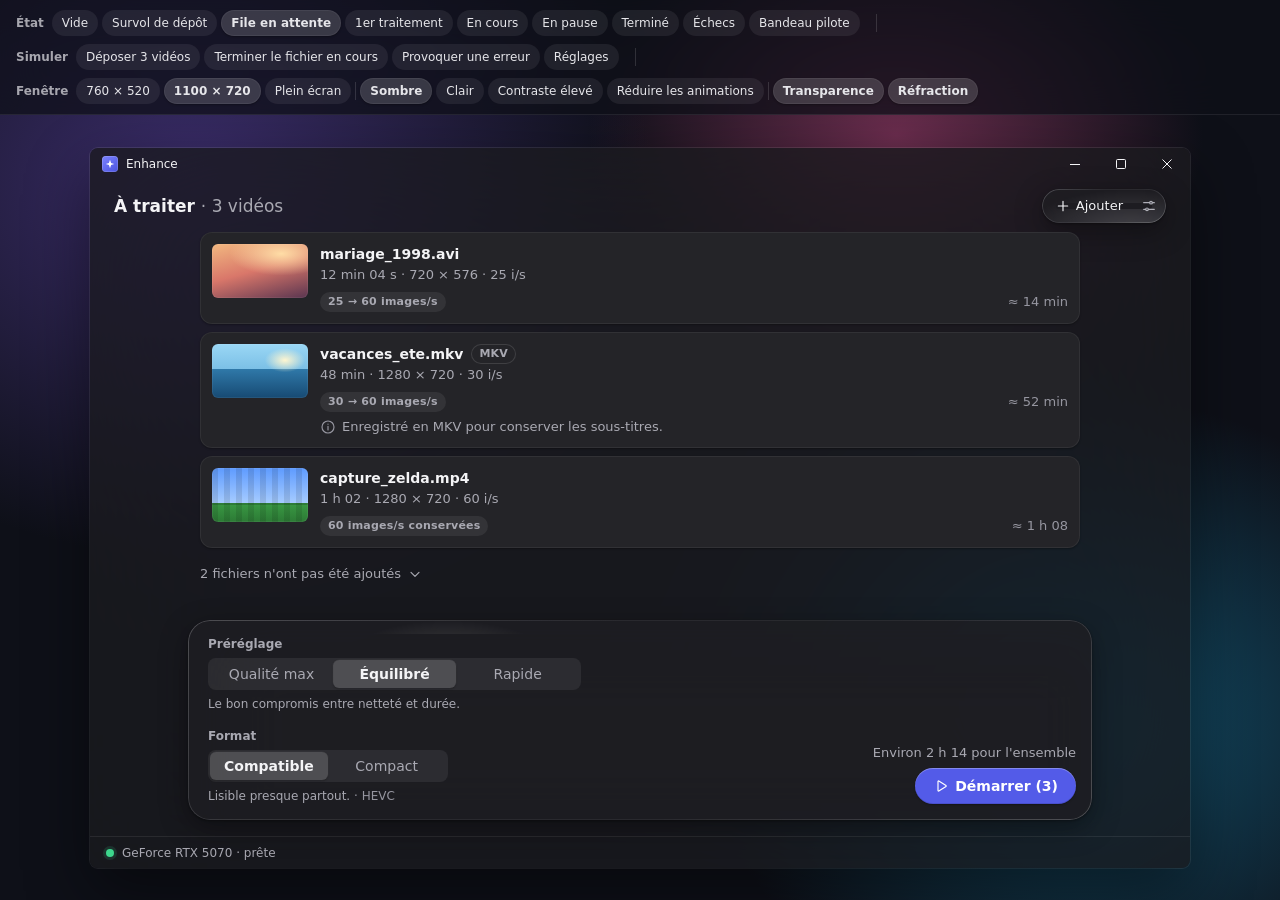
==== commit d0208e5f: "docs: design system UI v1.1 (refonte verre)" ====
--- a/docs/design/ui/maquettes/ecran-principal.html
+++ b/docs/design/ui/maquettes/ecran-principal.html
@@ -1,5 +1,5 @@
 <!DOCTYPE html>
-<html lang="fr" data-theme="dark">
+<html lang="fr" data-theme="dark" class="refract">
 <head>
 <meta charset="utf-8">
 <meta name="viewport" content="width=device-width, initial-scale=1">
@@ -89,6 +89,29 @@
   --c-skeleton: #A6A6A6; --c-skeleton-shine: #A6A6A6;
   --c-shadow1: transparent; --c-shadow2: transparent; --c-shadow3: transparent; --size-border: 2px;
 }
+/* ---- Verre « liquide » (tokens.json > glass) ---- */
+:root {
+  --c-glass-tint: #1E1E23; --c-glass-rim: rgba(255, 255, 255, 0.22); --c-glass-rim-low: rgba(255, 255, 255, 0.06);
+  --c-glass-specular: rgba(255, 255, 255, 0.55); --c-glass-shadow: rgba(0, 0, 0, 0.36);
+  --glass-tint-rgb: 30, 30, 35; --glass-tint-alpha: 0.80;
+  --glass-regular-blur: 24px; --glass-regular-sat: 1.35; --glass-regular-bezel: 14px; --glass-regular-specular: 0.35;
+  --glass-clear-blur: 8px; --glass-clear-sat: 1.2; --glass-clear-bezel: 16px; --glass-clear-specular: 0.45; --glass-clear-tint-scale: 0.55;
+  --glass-thick-blur: 40px; --glass-thick-sat: 1.2; --glass-thick-bezel: 18px; --glass-thick-specular: 0.25;
+  --r-glass-bar: 22px; --r-glass-sheet: 20px; --r-glass-toast: 18px;
+  --glass-press-scale: 1.03; --glass-segment-stretch: 1.12;
+  --shadow-glass: 0 8px 28px var(--c-glass-shadow), 0 1px 3px var(--c-glass-shadow);
+}
+:root[data-theme="light"] {
+  --c-glass-tint: #F8F8FA; --c-glass-rim: rgba(255, 255, 255, 0.85); --c-glass-rim-low: rgba(0, 0, 0, 0.08);
+  --c-glass-specular: rgba(255, 255, 255, 0.90); --c-glass-shadow: rgba(0, 0, 0, 0.14);
+  --glass-tint-rgb: 248, 248, 250;
+}
+:root.no-transparency { --glass-tint-rgb: 44, 44, 49; --glass-tint-alpha: 1; --glass-regular-blur: 0px; --glass-clear-blur: 0px; --glass-thick-blur: 0px;
+  --glass-regular-specular: 0; --glass-clear-specular: 0; --glass-thick-specular: 0; --glass-clear-tint-scale: 1; }
+:root.no-transparency[data-theme="light"] { --glass-tint-rgb: 255, 255, 255; }
+:root.hc { --c-glass-tint: #202020; --glass-tint-rgb: 32, 32, 32; --glass-tint-alpha: 1; --c-glass-rim: #FFFFFF; --c-glass-rim-low: #FFFFFF;
+  --c-glass-specular: transparent; --c-glass-shadow: transparent; --glass-regular-blur: 0px; --glass-clear-blur: 0px; --glass-thick-blur: 0px;
+  --glass-regular-specular: 0; --glass-clear-specular: 0; --glass-thick-specular: 0; --glass-clear-tint-scale: 1; }
 
 /* =====================================================================
    2. BASE ET COMPOSANTS (identique au catalogue index.html)
@@ -440,6 +463,46 @@
 .scroll::-webkit-scrollbar-thumb { border: 4px solid transparent; border-radius: 6px; background: var(--c-fill-control-hover) padding-box; }
 .scroll::-webkit-scrollbar-thumb:hover { background: var(--c-border-strong) padding-box; }
 
+/* --- Verre « liquide » : teinte + flou + réfraction (filtre SVG) + liseré + reflet qui suit le pointeur --- */
+@property --mx { syntax: '<percentage>'; inherits: true; initial-value: 22%; }
+@property --my { syntax: '<percentage>'; inherits: true; initial-value: 0%; }
+:root { interpolate-size: allow-keywords; }
+.glass { --g-blur: var(--glass-regular-blur); --g-sat: var(--glass-regular-sat); --g-bezel: var(--glass-regular-bezel);
+  --g-spec: var(--glass-regular-specular); --g-tint: 1;
+  isolation: isolate;
+  background: rgba(var(--glass-tint-rgb), calc(var(--glass-tint-alpha) * var(--g-tint)));
+  -webkit-backdrop-filter: blur(var(--g-blur)) saturate(var(--g-sat)); backdrop-filter: blur(var(--g-blur)) saturate(var(--g-sat));
+  box-shadow: var(--shadow-glass); }
+.refract .glass { -webkit-backdrop-filter: url(#lg-refract) blur(var(--g-blur)) saturate(var(--g-sat)); backdrop-filter: url(#lg-refract) blur(var(--g-blur)) saturate(var(--g-sat)); }
+.refract .glass[data-lens="sq"] { -webkit-backdrop-filter: url(#lg-refract-sq) blur(var(--g-blur)) saturate(var(--g-sat)); backdrop-filter: url(#lg-refract-sq) blur(var(--g-blur)) saturate(var(--g-sat)); }
+.glass::before { content: ""; position: absolute; inset: 0; z-index: 3; border-radius: inherit; padding: 1px; pointer-events: none;
+  background: linear-gradient(140deg, var(--c-glass-rim) 0%, var(--c-glass-rim-low) 38%, var(--c-glass-rim-low) 62%, var(--c-glass-rim) 100%);
+  -webkit-mask: linear-gradient(#000 0 0) content-box, linear-gradient(#000 0 0); -webkit-mask-composite: xor; mask-composite: exclude; }
+.glass::after { content: ""; position: absolute; inset: 0; z-index: 3; border-radius: inherit; padding: var(--g-bezel); pointer-events: none;
+  background: radial-gradient(closest-side, var(--c-glass-specular), transparent) no-repeat; background-size: 220px 90px;
+  background-position: var(--mx) var(--my); opacity: var(--g-spec);
+  -webkit-mask: linear-gradient(#000 0 0) content-box, linear-gradient(#000 0 0); -webkit-mask-composite: xor; mask-composite: exclude;
+  transition: opacity var(--dur-fast) var(--ease-standard); }
+.glass.pressing::after { opacity: calc(var(--g-spec) * 1.6); }
+.glass-clear { --g-blur: var(--glass-clear-blur); --g-sat: var(--glass-clear-sat); --g-bezel: var(--glass-clear-bezel); --g-spec: var(--glass-clear-specular); --g-tint: var(--glass-clear-tint-scale); }
+.glass-thick { --g-blur: var(--glass-thick-blur); --g-sat: var(--glass-thick-sat); --g-bezel: var(--glass-thick-bezel); --g-spec: var(--glass-thick-specular); }
+.hc .glass, .no-transparency .glass { -webkit-backdrop-filter: none; backdrop-filter: none; box-shadow: var(--shadow-e2); }
+.hc .glass::after, .no-transparency .glass::after { display: none; }
+:where(.glass) { position: relative; }
+.tip.glass { --g-spec: 0; }
+.glass-group { display: inline-flex; align-items: center; gap: 2px; padding: 3px; border-radius: var(--r-full); }
+.glass-group .btn, .glass-group .icon-btn { background: transparent; border-radius: var(--r-full); }
+.glass-group .btn:hover, .glass-group .icon-btn:hover { background: var(--c-fill-control-hover); }
+.glass-group .btn:active, .glass-group .icon-btn:active, .glass .btn-primary:active { transform: scale(var(--glass-press-scale));
+  transition-duration: var(--move-press); transition-timing-function: var(--ease-decelerate); }
+.glass .btn-primary { border-radius: var(--r-full); box-shadow: var(--shadow-e1), inset 0 1px 0 rgba(255, 255, 255, 0.28), inset 0 -1px 0 rgba(0, 0, 0, 0.12); }
+.glass .btn-primary[aria-disabled="true"] { box-shadow: none; }
+.toast.glass { border-radius: var(--r-glass-toast); }
+.menu.glass { border-radius: 14px; }
+.sheet.glass { border-radius: var(--r-glass-sheet); }
+.seg.liquid .seg-thumb { animation: seg-stretch var(--move-medium) var(--ease-emphasized); }
+@keyframes seg-stretch { 50% { scale: var(--glass-segment-stretch) 0.94; } }
+
 /* =====================================================================
    3. MAQUETTE : PAGE, FENÊTRE, MISE EN PAGE DE L'APP
    ===================================================================== */
@@ -485,7 +548,7 @@
 .cap.close:hover { background: #C42B1C; color: #FFFFFF; }
 .cap svg { width: 10px; height: 10px; fill: none; stroke: currentColor; stroke-width: 1; }
 
-.app { position: relative; flex: 1; min-height: 0; display: grid; grid-template-rows: auto minmax(0, 1fr) auto auto; }
+.app { position: relative; flex: 1; min-height: 0; display: grid; grid-template-rows: auto minmax(0, 1fr) auto; }
 .toolbar { display: flex; align-items: center; gap: var(--s2); height: var(--size-toolbar-h); padding: 0 var(--s6); }
 .toolbar-title { flex: 1; min-width: 0; font: var(--t-title2); white-space: nowrap; overflow: hidden; text-overflow: ellipsis; }
 .toolbar-title .count { color: var(--c-text-secondary); font-weight: var(--fw-regular); }
@@ -494,7 +557,8 @@
 .center { position: relative; min-height: 0; }
 .main { height: 100%; overflow: auto; }
 .main.fade-bottom { -webkit-mask-image: linear-gradient(to bottom, #000 calc(100% - 20px), transparent); mask-image: linear-gradient(to bottom, #000 calc(100% - 20px), transparent); }
-.content { display: grid; grid-template-rows: auto auto 1fr; min-height: 100%; max-width: calc(var(--size-content-max-w) + 2 * var(--s6)); margin: 0 auto; padding: 0 var(--s6) var(--s4); }
+.content { display: grid; grid-template-rows: auto auto 1fr; min-height: 100%; max-width: calc(var(--size-content-max-w) + 2 * var(--s6)); margin: 0 auto; padding: 0 var(--s6) calc(var(--panel-h, 0px) + var(--s8));
+  transition: padding-bottom var(--move-slower) var(--ease-spring); }
 .banner-slot { padding-bottom: 0; }
 .banner-slot.open { padding-bottom: var(--s3); }
 .body-cell { display: grid; min-height: 0; }
@@ -524,21 +588,27 @@
   transition: opacity var(--dur-fast) var(--ease-accelerate), transform var(--move-fast) var(--ease-accelerate), visibility 0s linear var(--dur-fast); }
 .drop-overlay.open { opacity: 1; visibility: visible; transform: none;
   transition: opacity var(--dur-base) var(--ease-decelerate), transform var(--move-base) var(--ease-decelerate), visibility 0s; }
-.drop-pill { display: flex; align-items: center; gap: var(--s2); padding: 10px 18px; border-radius: var(--r-full);
-  background: var(--c-surface-raised); box-shadow: var(--shadow-e2); font: var(--t-headline); }
+.drop-pill { display: flex; align-items: center; gap: var(--s2); padding: 12px 20px; border-radius: var(--r-full); font: var(--t-headline); }
+.drop-pill > * { position: relative; z-index: 1; }
 .drop-pill .ic { color: var(--c-accent-text); width: 20px; height: 20px; }
 
-.toast-region { position: absolute; left: 0; right: 0; bottom: var(--s4); z-index: 20; display: grid; justify-items: center; padding: 0 var(--s4); pointer-events: none; }
-
-/* Panneau Préréglage */
-.panel-wrap { display: grid; grid-template-rows: 0fr; transition: grid-template-rows var(--move-slow) var(--ease-emphasized); }
-.panel-wrap.open { grid-template-rows: 1fr; }
-.panel-clip { min-height: 0; overflow: hidden; }
-.panel { border-top: 1px solid var(--c-border-hairline); opacity: 0; transform: translateY(16px);
-  transition: opacity var(--dur-base) var(--ease-standard), transform var(--move-slow) var(--ease-emphasized); }
-.panel-wrap.open .panel { opacity: 1; transform: none; }
-.panel-inner { display: grid; grid-template-columns: minmax(0, 1fr) auto; align-items: end; gap: var(--s3) var(--s8);
-  max-width: calc(var(--size-content-max-w) + 2 * var(--s6)); margin: 0 auto; padding: var(--s4) var(--s6); }
+.toast-region { position: absolute; left: 0; right: 0; bottom: calc(var(--panel-h, 0px) + var(--s4) + var(--s3)); z-index: 20; display: grid; justify-items: center; padding: 0 var(--s4); pointer-events: none;
+  transition: bottom var(--move-slower) var(--ease-spring); }
+
+/* Barre Préréglage : verre flottant au-dessus de la liste, qui se transforme (barre ↔ capsule) */
+.panel-float { position: absolute; left: 50%; bottom: var(--s4); z-index: 10;
+  width: min(calc(var(--size-content-max-w) + 2 * var(--s3)), calc(100% - 2 * var(--s4))); border-radius: var(--r-glass-bar);
+  opacity: 0; visibility: hidden; transform: translateX(-50%) translateY(24px) scale(0.98);
+  transition: width var(--move-slower) var(--ease-spring), border-radius var(--move-slower) var(--ease-spring),
+    transform var(--move-slow) var(--ease-emphasized), opacity var(--dur-base) var(--ease-standard), visibility 0s linear var(--dur-base); }
+.panel-float.open { opacity: 1; visibility: visible; transform: translateX(-50%);
+  transition: width var(--move-slower) var(--ease-spring), border-radius var(--move-slower) var(--ease-spring),
+    transform var(--move-slow) var(--ease-emphasized), opacity var(--dur-base) var(--ease-standard), visibility 0s; }
+.panel-float.compact { width: fit-content; max-width: calc(100% - 2 * var(--s4)); border-radius: 30px; }
+.reduce-motion .panel-float { transition: opacity var(--dur-fast) var(--ease-standard), visibility 0s; }
+.panel-inner { position: relative; z-index: 1; display: grid; grid-template-columns: minmax(0, 1fr) auto; align-items: end; gap: var(--s3) var(--s8);
+  padding: var(--s4) var(--s4) var(--s4) var(--s5); }
+.panel-float.compact .panel-inner { grid-template-columns: auto auto; align-items: center; gap: var(--s4); padding: var(--s3) var(--s3) var(--s3) var(--s5); }
 .cfg { min-width: 0; }
 .cfg-blocks { display: flex; flex-wrap: wrap; gap: var(--s4) var(--s8); }
 .cfg-block { display: grid; gap: 6px; justify-items: start; }
@@ -557,7 +627,7 @@
 
 /* Largeur réduite (< 900 px) */
 @container win (max-width: 899px) {
-  .toolbar, .panel-inner { padding-left: var(--s4); padding-right: var(--s4); }
+  .toolbar { padding-left: var(--s4); padding-right: var(--s4); }
   .content { padding-left: var(--s4); padding-right: var(--s4); }
   .thumb { width: var(--size-thumb-narrow-w); height: var(--size-thumb-narrow-h); }
   .card[data-state="running"] .thumb, .card[data-state="paused"] .thumb { width: var(--size-thumb-w); height: var(--size-thumb-h); }
@@ -606,6 +676,15 @@
   <symbol id="i-sun" viewBox="0 0 24 24"><circle cx="12" cy="12" r="4"/><path d="M12 2.5v2M12 19.5v2M2.5 12h2M19.5 12h2M5.3 5.3l1.4 1.4M17.3 17.3l1.4 1.4M5.3 18.7l1.4-1.4M17.3 6.7l1.4-1.4"/></symbol>
   <symbol id="i-moon" viewBox="0 0 24 24"><path d="M20 14.5A8 8 0 1 1 9.5 4a6.5 6.5 0 0 0 10.5 10.5z"/></symbol>
   <symbol id="i-keyboard" viewBox="0 0 24 24"><rect x="2.5" y="6" width="19" height="12" rx="2"/><path d="M6 10h.01M10 10h.01M14 10h.01M18 10h.01M7.5 14h9"/></symbol>
+  <!-- Réfraction du verre : carte de déplacement (R = x, G = y, neutre 50 %) qui « tord » le fond près des bords -->
+  <filter id="lg-refract" x="0" y="0" width="1" height="1" color-interpolation-filters="sRGB">
+    <feImage preserveAspectRatio="none" result="map" href="data:image/svg+xml;utf8,<svg xmlns='http://www.w3.org/2000/svg' viewBox='0 0 100 100' preserveAspectRatio='none'><defs><linearGradient id='r'><stop offset='0' stop-color='%23ff0000'/><stop offset='.04' stop-color='%23800000'/><stop offset='.96' stop-color='%23800000'/><stop offset='1' stop-color='%23000000'/></linearGradient><linearGradient id='g' x2='0' y2='1'><stop offset='0' stop-color='%2300ff00'/><stop offset='.2' stop-color='%23008000'/><stop offset='.8' stop-color='%23008000'/><stop offset='1' stop-color='%23000000'/></linearGradient></defs><rect width='100' height='100' fill='url(%23r)'/><rect width='100' height='100' fill='url(%23g)' style='mix-blend-mode:screen'/></svg>"/>
+    <feDisplacementMap in="SourceGraphic" in2="map" scale="22" xChannelSelector="R" yChannelSelector="G"/>
+  </filter>
+  <filter id="lg-refract-sq" x="0" y="0" width="1" height="1" color-interpolation-filters="sRGB">
+    <feImage preserveAspectRatio="none" result="map" href="data:image/svg+xml;utf8,<svg xmlns='http://www.w3.org/2000/svg' viewBox='0 0 100 100' preserveAspectRatio='none'><defs><linearGradient id='r'><stop offset='0' stop-color='%23ff0000'/><stop offset='.18' stop-color='%23800000'/><stop offset='.82' stop-color='%23800000'/><stop offset='1' stop-color='%23000000'/></linearGradient><linearGradient id='g' x2='0' y2='1'><stop offset='0' stop-color='%2300ff00'/><stop offset='.22' stop-color='%23008000'/><stop offset='.78' stop-color='%23008000'/><stop offset='1' stop-color='%23000000'/></linearGradient></defs><rect width='100' height='100' fill='url(%23r)'/><rect width='100' height='100' fill='url(%23g)' style='mix-blend-mode:screen'/></svg>"/>
+    <feDisplacementMap in="SourceGraphic" in2="map" scale="16" xChannelSelector="R" yChannelSelector="G"/>
+  </filter>
 </svg>
 
 <!-- ===================== Commandes de la maquette (hors application) ===================== -->
@@ -641,6 +720,9 @@
     <button class="chip" data-theme-set="light">Clair</button>
     <button class="chip" id="mkHc" aria-pressed="false">Contraste élevé</button>
     <button class="chip" id="mkReduce" aria-pressed="false">Réduire les animations</button>
+    <span class="mk-sep"></span>
+    <button class="chip" id="mkTransp" aria-pressed="true" title="Simule le réglage Windows « Effets de transparence »">Transparence</button>
+    <button class="chip" id="mkRefract" aria-pressed="true" title="Approximation SVG de la réfraction (Edge / Chrome)">Réfraction</button>
   </div>
 </header>
 
@@ -659,8 +741,10 @@
       <!-- Barre d'outils -->
       <div class="toolbar">
         <h1 class="toolbar-title" id="tbTitle" aria-live="off"></h1>
-        <button class="btn btn-sm has-icon" id="btnAdd" data-tip="Ajouter des vidéos (Ctrl+O)"><svg class="ic"><use href="#i-plus"/></svg><span class="lbl">Ajouter</span></button>
-        <button class="icon-btn" id="btnSettings" aria-label="Réglages" data-tip="Réglages (Ctrl+,)"><svg class="ic ic-20"><use href="#i-sliders"/></svg></button>
+        <div class="glass glass-group" data-lens="sq" role="group" aria-label="Actions">
+          <button class="btn btn-sm has-icon" id="btnAdd" data-tip="Ajouter des vidéos (Ctrl+O)"><svg class="ic"><use href="#i-plus"/></svg><span class="lbl">Ajouter</span></button>
+          <button class="icon-btn sm" id="btnSettings" aria-label="Réglages" data-tip="Réglages (Ctrl+,)"><svg class="ic"><use href="#i-sliders"/></svg></button>
+        </div>
       </div>
 
       <!-- Zone centrale -->
@@ -714,14 +798,12 @@
           </div>
         </div>
         <div class="drop-overlay" id="dropOverlay" aria-hidden="true">
-          <div class="drop-pill"><svg class="ic"><use href="#i-import"/></svg><span id="dropOverlayText">Relâcher pour ajouter 3 vidéos</span></div>
+          <div class="drop-pill glass glass-clear" data-lens="sq"><svg class="ic"><use href="#i-import"/></svg><span id="dropOverlayText">Relâcher pour ajouter 3 vidéos</span></div>
         </div>
         <div class="toast-region" id="toastRegion" aria-live="polite"></div>
-      </div>
-
-      <!-- Panneau Préréglage -->
-      <div class="panel-wrap" id="panelWrap"><div class="panel-clip">
-        <section class="panel" aria-label="Préréglage">
+
+        <!-- Barre Préréglage : verre flottant -->
+        <section class="panel-float glass" id="panelWrap" aria-label="Préréglage">
           <div class="panel-inner">
             <div class="cfg">
               <div class="sec" id="cfgFull"><div>
@@ -765,7 +847,7 @@
             </div>
           </div>
         </section>
-      </div></div>
+      </div>
 
       <!-- Barre d'état -->
       <footer class="statusbar">
@@ -776,7 +858,7 @@
       <!-- Couches : voile, feuilles, menu, info-bulle -->
       <div class="scrim" id="scrim"></div>
 
-      <section class="sheet" id="sheetSettings" role="dialog" aria-modal="true" aria-labelledby="stTitle">
+      <section class="sheet glass glass-thick" id="sheetSettings" role="dialog" aria-modal="true" aria-labelledby="stTitle">
         <div class="sheet-head"><h2 class="sheet-title" id="stTitle">Réglages</h2></div>
         <div class="sheet-body">
           <div class="sheet-section">
@@ -815,7 +897,7 @@
         <div class="sheet-foot"><button class="btn btn-primary" data-close>OK</button></div>
       </section>
 
-      <section class="sheet" id="sheetError" role="dialog" aria-modal="true" aria-labelledby="seTitle">
+      <section class="sheet glass glass-thick" id="sheetError" role="dialog" aria-modal="true" aria-labelledby="seTitle">
         <div class="sheet-head"><h2 class="sheet-title" id="seTitle">Pourquoi ce fichier a échoué</h2></div>
         <div class="sheet-body">
           <p style="font:var(--t-headline);padding-bottom:4px" id="seName"></p>
@@ -831,7 +913,7 @@
         </div>
       </section>
 
-      <section class="sheet" id="sheetHelp" role="dialog" aria-modal="true" aria-labelledby="shTitle">
+      <section class="sheet glass glass-thick" id="sheetHelp" role="dialog" aria-modal="true" aria-labelledby="shTitle">
         <div class="sheet-head"><h2 class="sheet-title" id="shTitle">Mettre à jour le pilote graphique</h2>
           <p class="sheet-sub">Trois étapes, environ 5 minutes. Enhance n'ouvre aucune page Internet de lui-même.</p></div>
         <div class="sheet-body">
@@ -847,20 +929,20 @@
         </div>
       </section>
 
-      <section class="sheet" id="sheetKeys" role="dialog" aria-modal="true" aria-labelledby="skTitle">
+      <section class="sheet glass glass-thick" id="sheetKeys" role="dialog" aria-modal="true" aria-labelledby="skTitle">
         <div class="sheet-head"><h2 class="sheet-title" id="skTitle">Raccourcis clavier</h2></div>
         <div class="sheet-body" id="keysBody"></div>
         <div class="sheet-foot"><button class="btn btn-primary" data-close>Fermer</button></div>
       </section>
 
-      <div class="menu" id="menu" role="menu" aria-label="Actions du fichier">
+      <div class="menu glass" data-lens="sq" id="menu" role="menu" aria-label="Actions du fichier">
         <button class="menu-item" role="menuitem" data-act="top"><svg class="ic"><use href="#i-arrow-up"/></svg>Placer en tête de la file</button>
         <button class="menu-item" role="menuitem" data-act="bottom"><svg class="ic"><use href="#i-arrow-down"/></svg>Placer en fin de file</button>
         <button class="menu-item" role="menuitem" data-act="reveal"><svg class="ic"><use href="#i-folder"/></svg>Afficher la vidéo d'origine</button>
         <div class="menu-sep" role="separator"></div>
         <button class="menu-item" role="menuitem" data-act="remove"><svg class="ic"><use href="#i-x"/></svg>Retirer de la liste</button>
       </div>
-      <div class="tip" id="tip" role="tooltip"></div>
+      <div class="tip glass" data-lens="sq" id="tip" role="tooltip"></div>
     </div>
   </div>
 </main>
@@ -1220,6 +1302,7 @@
   const mode = panelMode();
   $('#panelWrap').classList.toggle('open', mode !== 'none');
   const full = (mode === 'setup' && (!S.short || S.panelExpanded)) || (mode === 'running' && S.panelExpanded);
+  $('#panelWrap').classList.toggle('compact', mode !== 'none' && !full);
   const compact = (mode === 'running' && !S.panelExpanded) || (mode === 'setup' && S.short && !S.panelExpanded);
   setSec($('#cfgFull'), full);
   setSec($('#cfgCompact'), compact);
@@ -1267,6 +1350,8 @@
   bs.textContent = failed ? 'Voir les erreurs' : 'Tout afficher dans le dossier';
 }
 function syncSeg(seg, i) {
+  const prev = seg.style.getPropertyValue('--i');
+  if (prev !== '' && +prev !== i) { seg.classList.remove('liquid'); void seg.offsetWidth; seg.classList.add('liquid'); }
   seg.style.setProperty('--i', i);
   $$('.seg-item', seg).forEach((b, k) => { b.setAttribute('aria-checked', String(k === i)); b.tabIndex = k === i ? 0 : -1; });
 }
@@ -1454,7 +1539,8 @@
 function toast(text, actionLabel, onAction) {
   dismissToast(true);
   const t = document.createElement('div');
-  t.className = 'toast';
+  t.className = 'toast glass';
+  t.dataset.lens = 'sq';
   t.setAttribute('role', 'status');
   t.innerHTML = `<span class="toast-text"></span>${actionLabel ? '<button class="btn btn-sm btn-plain"></button>' : ''}<span class="toast-timer"></span>`;
   $('.toast-text', t).textContent = text;
@@ -1723,6 +1809,32 @@
   if (b.dataset.size === 'min') { win.style.setProperty('--win-w', '760px'); win.style.setProperty('--win-h', '520px'); }
   if (b.dataset.size === 'ref') { win.style.setProperty('--win-w', '1100px'); win.style.setProperty('--win-h', '720px'); }
 });
+// Verre : hauteur de la barre flottante (la liste défile dessous), reflet qui suit le pointeur, pression
+const panelEl = $('#panelWrap');
+new ResizeObserver(() => {
+  $('.center').style.setProperty('--panel-h', (panelEl.classList.contains('open') ? panelEl.offsetHeight : 0) + 'px');
+}).observe(panelEl);
+new MutationObserver(() => $('.center').style.setProperty('--panel-h', (panelEl.classList.contains('open') ? panelEl.offsetHeight : 0) + 'px'))
+  .observe(panelEl, { attributes: true, attributeFilter: ['class'] });
+let specRaf = 0, specEvt = null;
+document.addEventListener('pointermove', e => {
+  if (root.classList.contains('reduce-motion')) return;
+  specEvt = e;
+  if (specRaf) return;
+  specRaf = requestAnimationFrame(() => {
+    specRaf = 0;
+    const g = specEvt.target.closest && specEvt.target.closest('.glass');
+    if (!g) return;
+    const r = g.getBoundingClientRect();
+    g.style.setProperty('--mx', ((specEvt.clientX - r.left) / r.width * 100).toFixed(1) + '%');
+    g.style.setProperty('--my', ((specEvt.clientY - r.top) / r.height * 100).toFixed(1) + '%');
+  });
+}, { passive: true });
+document.addEventListener('pointerdown', e => { const g = e.target.closest && e.target.closest('.glass'); if (g) g.classList.add('pressing'); });
+document.addEventListener('pointerup', () => $$('.glass.pressing').forEach(g => g.classList.remove('pressing')));
+$('#mkTransp').onclick = () => { const off = root.classList.toggle('no-transparency'); $('#mkTransp').setAttribute('aria-pressed', String(!off)); };
+$('#mkRefract').onclick = () => { const on = root.classList.toggle('refract'); $('#mkRefract').setAttribute('aria-pressed', String(on)); };
+
 new ResizeObserver(() => {
   const short = $('#win').getBoundingClientRect().height < 600;
   if (short !== S.short) { S.short = short; renderPanel(); }
